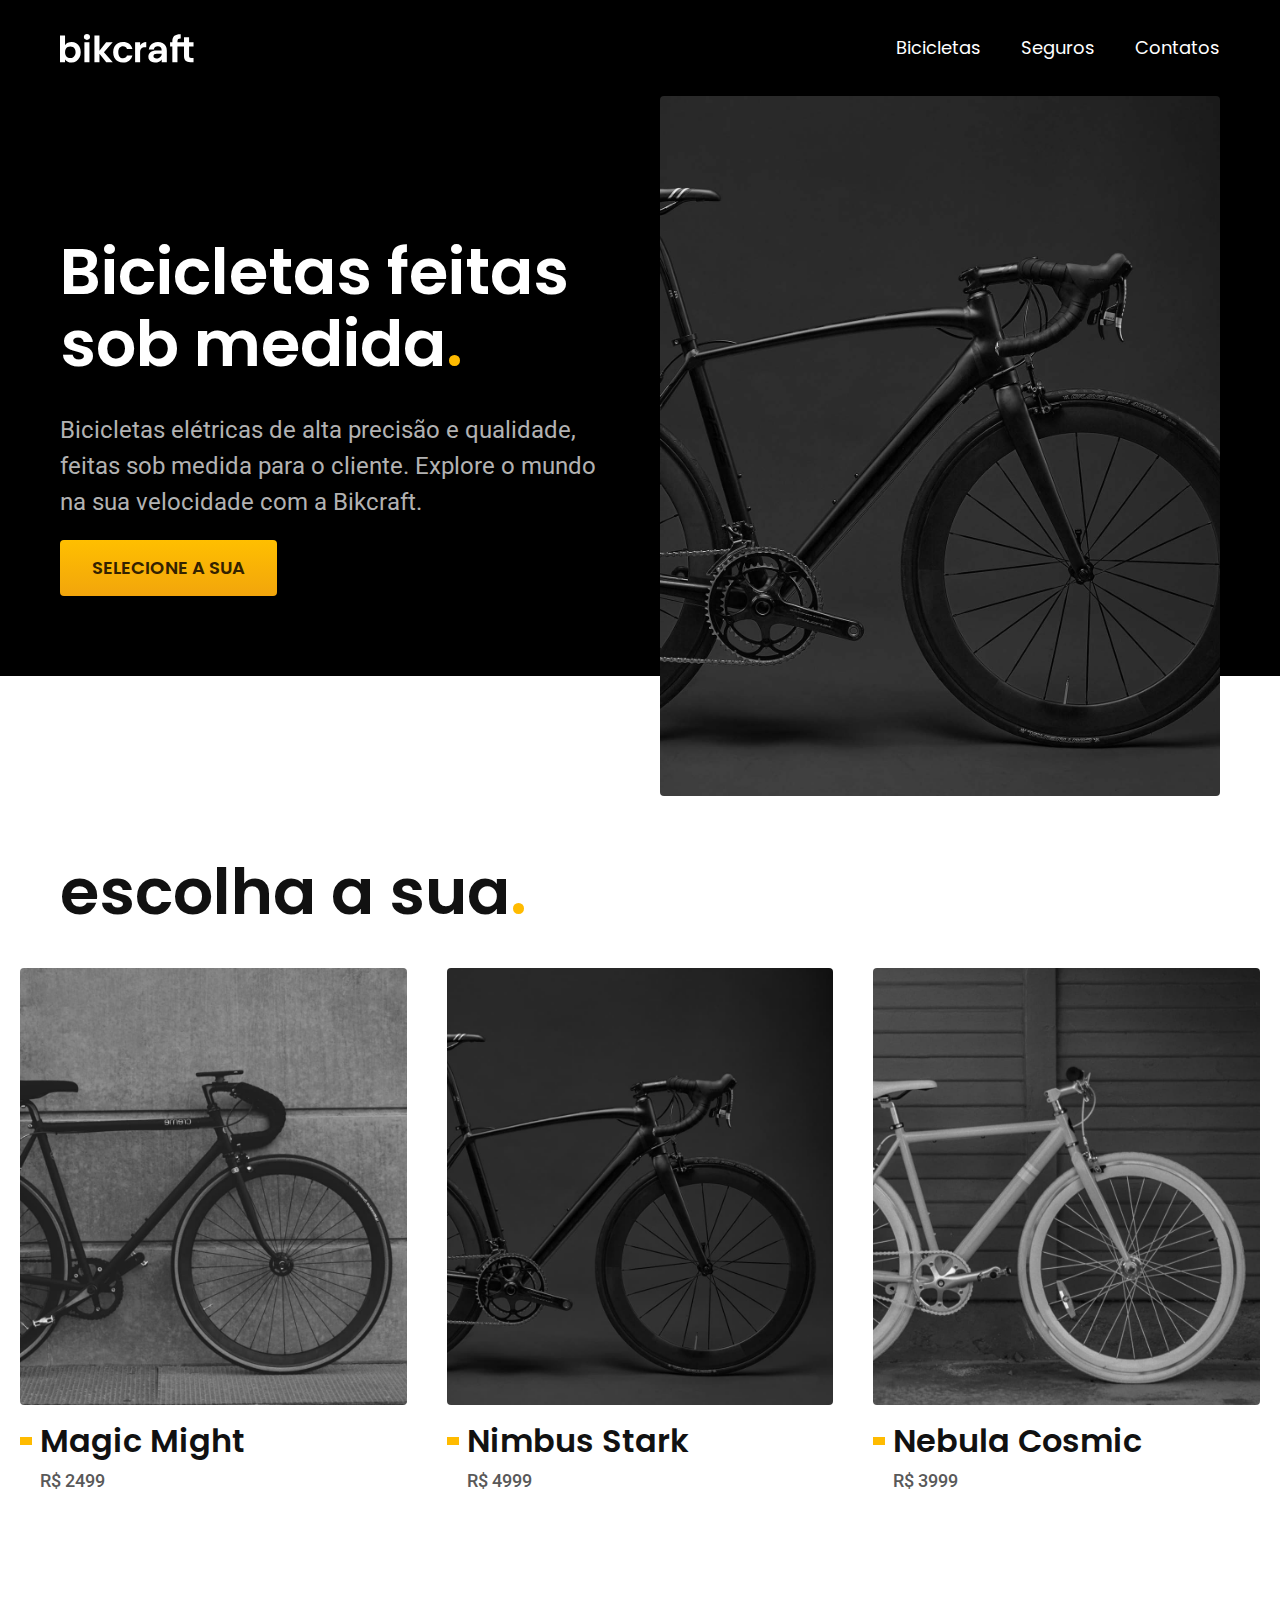
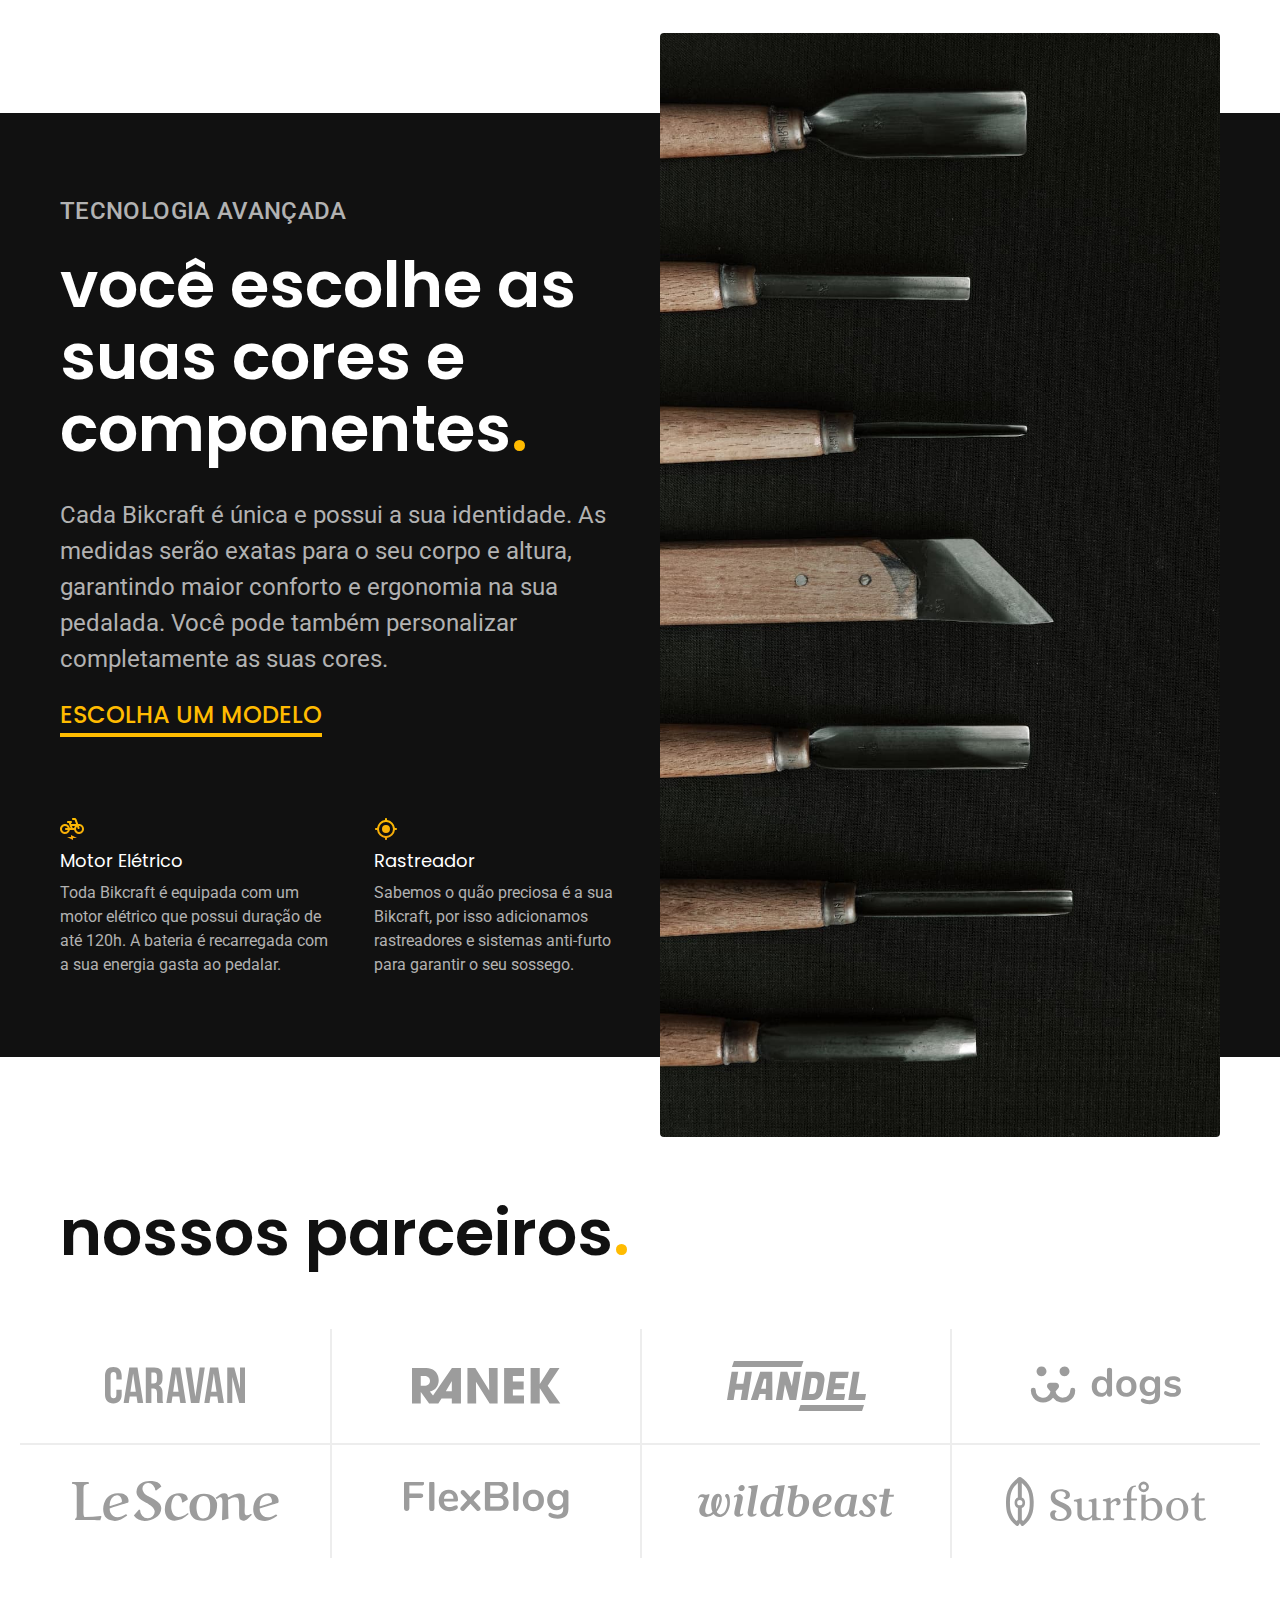
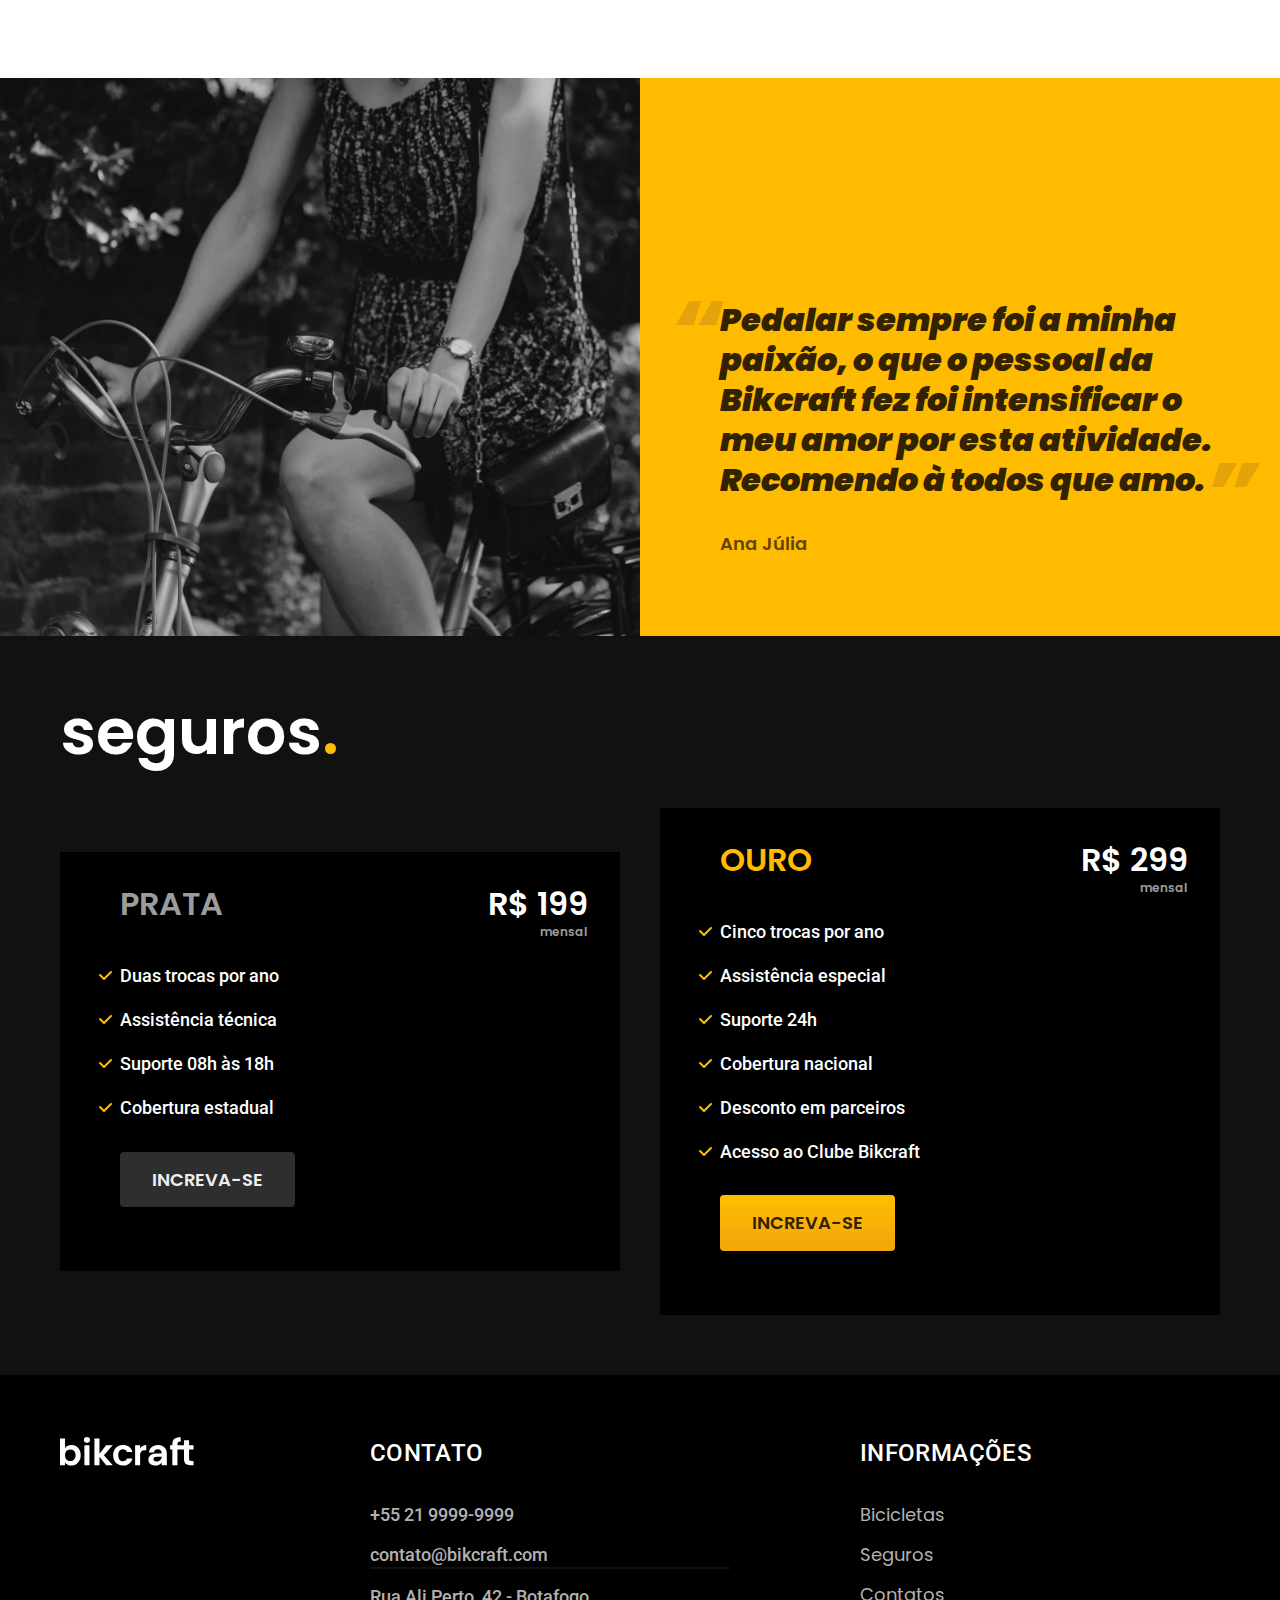
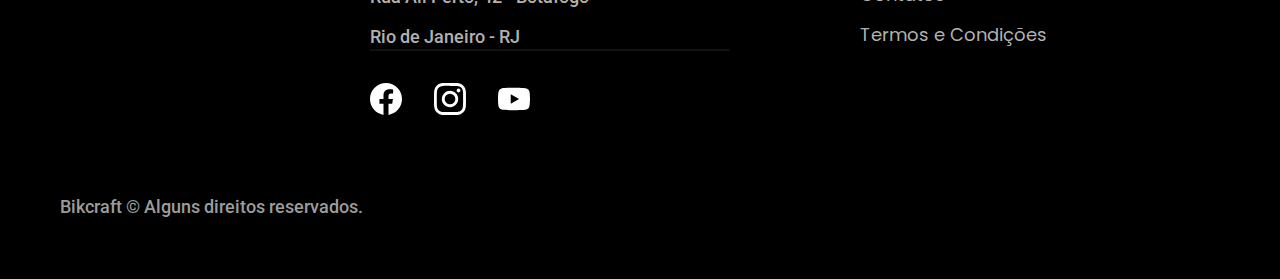
==== index.html @ 1aafcb10 "footer" ====
<!DOCTYPE html>
<html lang="pt-br">

<head>
    <meta charset="UTF-8">
    <meta name="viewport" content="width=device-width, initial-scale=1.0">
    <title>Bikcraft - Bicicletas Elétricas</title>
    <meta name="description" content="Bicicletas elétricas de alta precisão e qualidade, feitas sob medida para o cliente. Explore o mundo na sua velocidade com a Bikcraft.">
    <link rel="stylesheet" href="./css/style.css">

    <link rel="preconnect" href="https://fonts.googleapis.com">
    <link rel="preconnect" href="https://fonts.gstatic.com" crossorigin>
    <link href="https://fonts.googleapis.com/css2?family=Merriweather:ital,wght@1,900&family=Poppins:wght@400;600&family=Roboto:wght@400;500&display=swap" rel="stylesheet">
</head>

<body>
    <header class="header-bg">
        <div class="header-container container">
            <a href="./"><img src="./img/bikcraft.svg" alt="Bikcraft"></a>
            <nav aria-label="primaria">
                <ul class="header-menu font-1-m cor-0">
                    <li><a href="./bicicletas.html">Bicicletas</a></li>
                    <li><a href="./seguros.html">Seguros</a></li>
                    <li><a href="./contato.html">Contatos</a></li>
                </ul>
            </nav>
        </div>
    </header>

    <main class="introducao-bg">
        <div class="introducao container">
            <div class="introducao-conteudo">
                <h1 class="font-1-xxl cor-0">Bicicletas feitas sob medida<span class="cor-p1">.</span></h1>
                <p class="font-2-l cor-5">Bicicletas elétricas de alta precisão e qualidade, feitas sob medida para o cliente. Explore o mundo na sua velocidade com a Bikcraft.</p>
                <a class="botao" href="./bicicletas.html">SELECIONE A SUA</a>
            </div>
            <div class="introducao-imagem">
                <img src="./img/fotos/introducao.jpg" alt="Bicicleta elétrica preta.">
            </div>
        </div>
    </main>

    <article class="bicicletas-list">
        <div>
            <h2 class="container font-1-xxl">escolha a sua<span class="cor-p1">.</span></h2>
        </div>
        <ul class="bicicletas-list-itens">
            <li>
                <a href="./bicicletas/magic.html">
                    <img src="./img/bicicletas/magic-home.jpg" alt="Bicicleta Preta">
                    <h3 class="font-1-xl">Magic Might</h3>
                    <span class="font-2-m cor-8">R$ 2499</span>
                </a>
            </li>
            <li>
                <a href="./bicicletas/magic.html">
                    <img src="./img/bicicletas/nimbus-home.jpg" alt="Bicicleta Preta">
                    <h3 class="font-1-xl">Nimbus Stark</h3>
                    <span class="font-2-m cor-8">R$ 4999</span>
                </a>
            </li>
            <li>
                <a href="./bicicletas/nebula-home.html">
                    <img src="./img/bicicletas/nebula-home.jpg" alt="Bicicleta Branca">
                    <h3 class="font-1-xl">Nebula Cosmic</h3>
                    <span class="font-2-m cor-8">R$ 3999</span>
                </a>
            </li>
        </ul>

    </article>

    <article class="tecnologia-bg">
        <div class="tecnologia container">
            <div class="tecnologia-conteudo">
                <span class="font-2-l-b cor-5">Tecnologia Avançada</span>
                <h2 class="font-1-xxl cor-0">você escolhe as suas cores e componentes<span class="cor-p1">.</span></h2>
                <p class="font-2-l cor-5">Cada Bikcraft é única e possui a sua identidade. As medidas serão exatas para o seu corpo e altura, garantindo maior conforto e ergonomia na sua pedalada. Você pode também personalizar completamente as suas cores.</p>
                <a class="link" href="./bicicletas.html">ESCOLHA UM MODELO</a>
                <div>
                    <div class="tecnologia-vantagens">
                        <div>
                            <img src="./img/icones/eletrica.svg" alt="">
                            <h3 class="font-1-m cor-0">Motor Elétrico</h3>
                            <p class="font-2-s cor-5">Toda Bikcraft é equipada com um motor elétrico que possui duração de até 120h. A bateria é recarregada com a sua energia gasta ao pedalar.</p>
                        </div>
                        <div>
                            <img src="./img/icones/rastreador.svg" alt="">
                            <h3 class="font-1-m cor-0">Rastreador</h3 class="font-1-m cor-0">
                            <p class="font-2-s cor-5">Sabemos o quão preciosa é a sua Bikcraft, por isso adicionamos rastreadores e sistemas anti-furto para garantir o seu sossego.</p>
                        </div>
                    </div>
                </div>
            </div>
            <div class="tecnologia-imagem">
                <img src="./img/fotos/tecnologia.jpg" alt="">
            </div>
    </article>

    <section class="parceiros" aria-label="Nossos Parceiros">
        <h2 class="container font-1-xxl">nossos parceiros<span class="cor-p1">.</span></h2>
        <ul>
            <li><img src="./img/parceiros/caravan.svg" alt="caravan"></li>
            <li><img src="./img/parceiros/ranek.svg" alt="ranek"></li>
            <li><img src="./img/parceiros/handel.svg" alt="handel"></li>
            <li><img src="./img/parceiros/dogs.svg" alt="dogs"></li>
            <li><img src="./img/parceiros/lescone.svg" alt="lescone"></li>
            <li><img src="./img/parceiros/flexblog.svg" alt="flexblog"></li>
            <li><img src="./img/parceiros/wildbeast.svg" alt="wildbeast"></li>
            <li><img src="./img/parceiros/surfbot.svg" alt="surfbot"></li>
        </ul>
    </section>

    <section class="depoimento" aria-label="Depoimento">
        <div>
            <img src="./img/fotos/depoimento.jpg" alt="Pessoa pedalando uma bicicleta Bikcraft">
        </div>
        <div class="depoimento-conteudo">
            <blockquote class="font-1-xl cor-p5">
                <p>Pedalar sempre foi a minha paixão, o que o pessoal da Bikcraft fez foi intensificar o meu amor por esta atividade. Recomendo à todos que amo.</p>
            </blockquote>
            <span class="font-1-m-b cor-p4">Ana Júlia</span>
        </div>

    </section>

    <article class="seguro-bg">
        <div class="seguro container">
            <h2 class="font-1-xxl cor-0">seguros<span class="cor-p1">.</span></h2>

            <div class="seguro-item">
                <h3 class="font-1-xl cor-6">PRATA</h3>
                <span class="font-1-xl cor-0">R$ 199 <span class="font-1-xs cor-6">mensal</span></span>
                <ul class="font-2-m cor-0">
                    <li>Duas trocas por ano</li>
                    <li>Assistência técnica</li>
                    <li>Suporte 08h às 18h</li>
                    <li>Cobertura estadual</li>
                </ul>
                <a class="botao secundario" href="./orcamento.html" target="_blank">Increva-se</a>
            </div>
            <div class="seguro-item">
                <h3 class="font-1-xl cor-p1">OURO</h3>
                <span class="font-1-xl cor-0">R$ 299 <span class="font-1-xs cor-6">mensal</span></span>
                <ul class="font-2-m cor-0">
                    <li>Cinco trocas por ano</li>
                    <li>Assistência especial</li>
                    <li>Suporte 24h</li>
                    <li>Cobertura nacional</li>
                    <li>Desconto em parceiros</li>
                    <li>Acesso ao Clube Bikcraft</li>
                </ul>
                <a class="botao" href="./orcamento.html" target="_blank">Increva-se</a>
            </div>
        </div>
    </article>

    <footer class="footer-bg">
        <div class="footer container">
            <img src="./img/bikcraft.svg" alt="Bikcraft">
            <div class="footer-contato">
                <h3 class="font-2-l-b cor-0">Contato</h3>
                <ul class="font-2-m cor-5">
                    <li><a href="tel:+552199999999">+55 21 9999-9999</a></li>
                    <li><a href="mailto:contato@bikcraft.com">contato@bikcraft.com</a></li>
                    <li>Rua Ali Perto, 42 - Botafogo</li>
                    <li>Rio de Janeiro - RJ</li>
                </ul>
                <div class="footer-redes">
                    <a href="./">
                        <img src="./img/redes/facebook.svg" alt="Facebook">
                    </a>
                    <a href="./">
                        <img src="./img/redes/instagram.svg" alt="Instagram">
                    </a>
                    <a href="./">
                        <img src="./img/redes/youtube.svg" alt="Youtube">
                    </a>
                </div>
            </div>
            <div class="footer-informacoes">
                <h3 class="font-2-l-b cor-0">Informações</h3>
                <nav>
                    <ul class="font-1-m cor-5">
                        <li><a href="./bicicletas.html">Bicicletas</a></li>
                        <li><a href="./seguros.html">Seguros</a></li>
                        <li><a href="./contato.html">Contatos</a></li>
                        <li><a href="./termos.html">Termos e Condições</a></li>
                    </ul>
                </nav>
            </div>
            <p class="footer-copy font-2-m cor-6">Bikcraft © Alguns direitos reservados.</p>
        </div>
    </footer>

</body>

</html>
---- css/style.css ----
@import url(./global/global.css);
@import url(./global/header.css);
@import url(./global/footer.css);
@import url(./utilidades/tipografia.css);

/* Utilidades */
@import url(./utilidades/componentes.css);
@import url(./utilidades/variables.css);

/* Home */
@import url(./home/introducao.css);
@import url(./home/tecnologia.css);
@import url(./home/parceiros.css);
@import url(./home/depoimento.css);

/* Bicicletas */
@import url(./bicicletas/bicicletas-list.css);

/* Seguros */
@import url(./seguros/seguros.css);
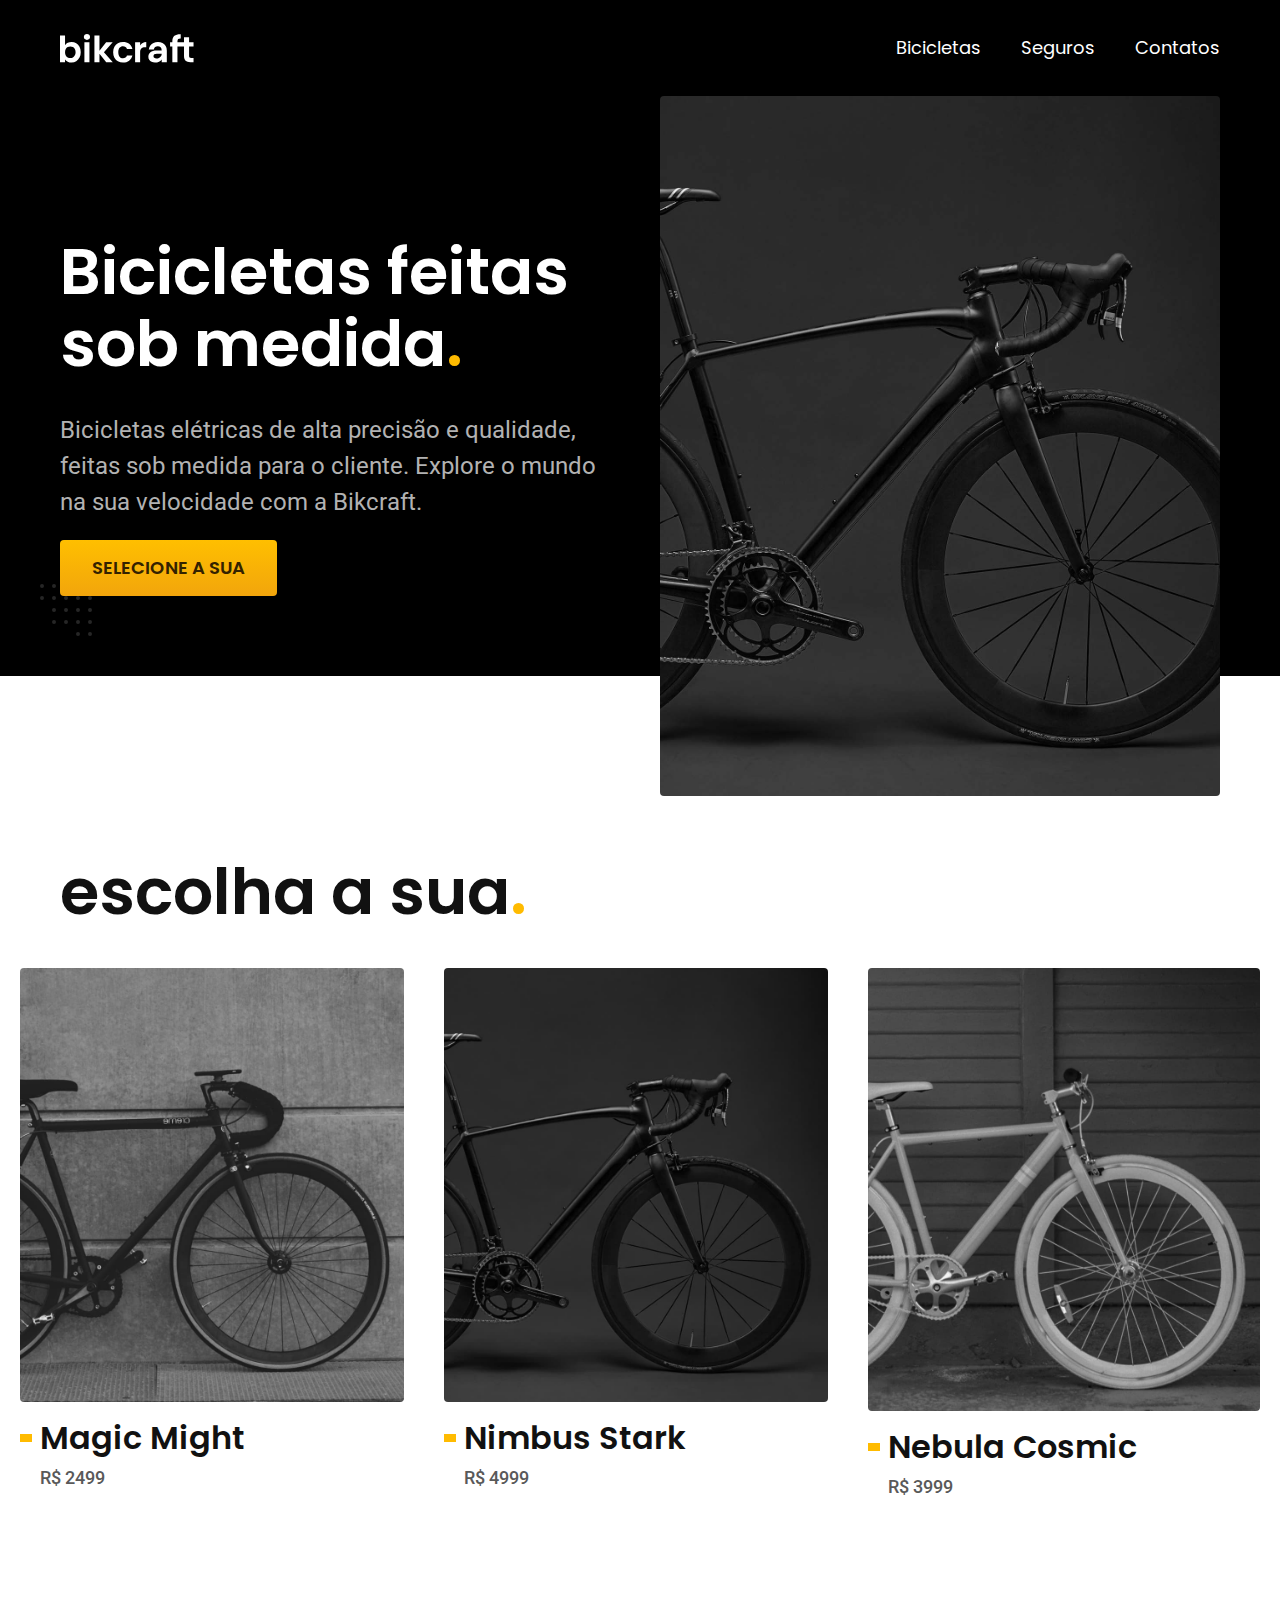
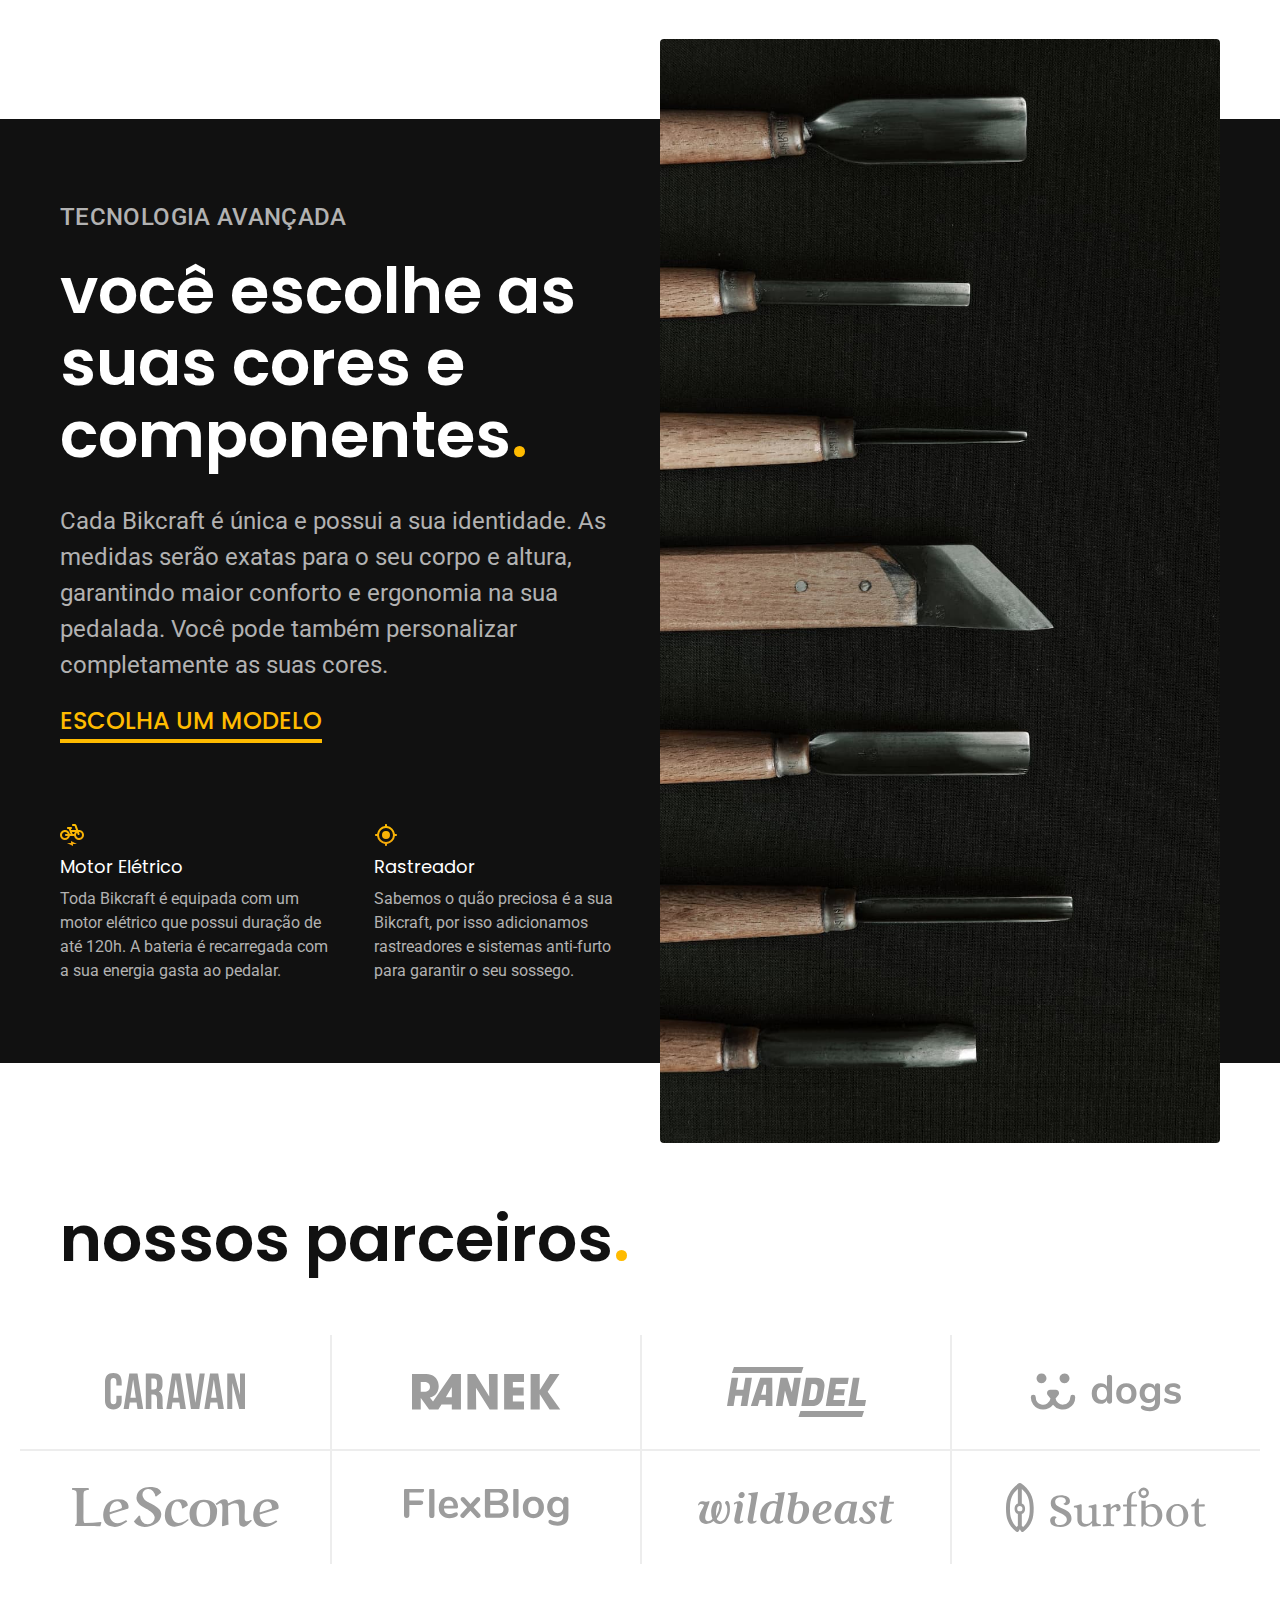
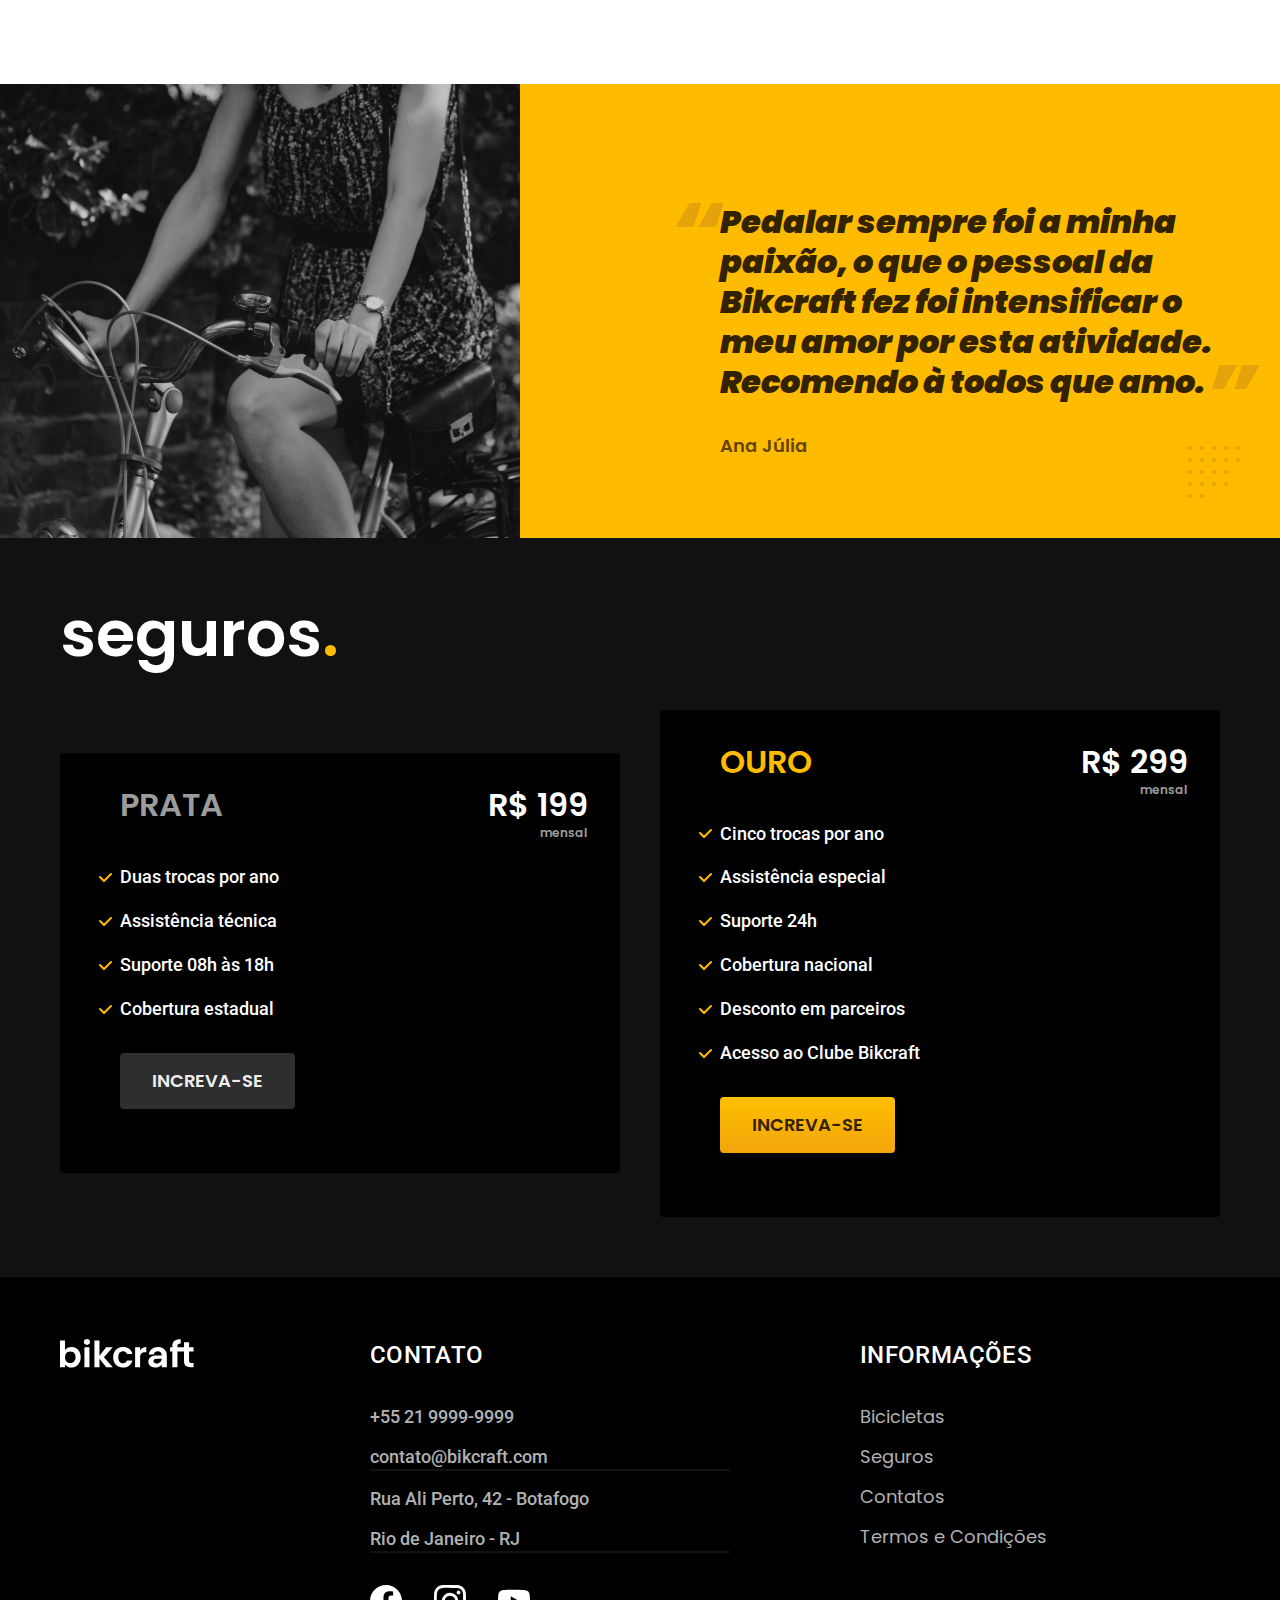
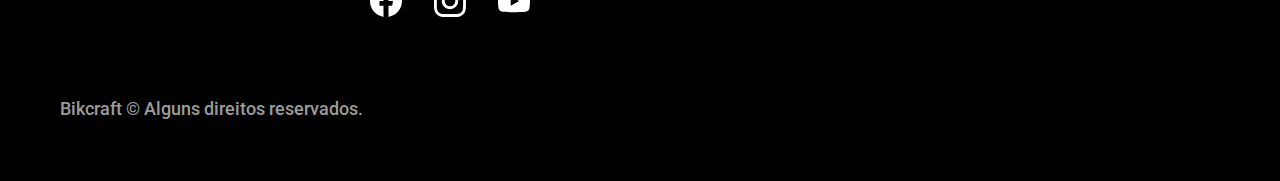
==== commit b2ca3d0c: "otimizacao" ====
--- a/index.html
+++ b/index.html
@@ -6,17 +6,20 @@
     <meta name="viewport" content="width=device-width, initial-scale=1.0">
     <title>Bikcraft - Bicicletas Elétricas</title>
     <meta name="description" content="Bicicletas elétricas de alta precisão e qualidade, feitas sob medida para o cliente. Explore o mundo na sua velocidade com a Bikcraft.">
-    <link rel="stylesheet" href="./css/style.css">
 
     <link rel="preconnect" href="https://fonts.googleapis.com">
     <link rel="preconnect" href="https://fonts.gstatic.com" crossorigin>
     <link href="https://fonts.googleapis.com/css2?family=Merriweather:ital,wght@1,900&family=Poppins:wght@400;600&family=Roboto:wght@400;500&display=swap" rel="stylesheet">
+
+    <link rel="preload" href="./css/style.css" as="style">
+    <link rel="preload" href="./css/style.css" as="style">
+    <link rel="stylesheet" href="./css/style.css">
 </head>
 
 <body>
     <header class="header-bg">
         <div class="header-container container">
-            <a href="./"><img src="./img/bikcraft.svg" alt="Bikcraft"></a>
+            <a href="./"><img src="./img/bikcraft.svg" width="136" height="32" alt="Bikcraft"></a>
             <nav aria-label="primaria">
                 <ul class="header-menu font-1-m cor-0">
                     <li><a href="./bicicletas.html">Bicicletas</a></li>
@@ -34,9 +37,10 @@
                 <p class="font-2-l cor-5">Bicicletas elétricas de alta precisão e qualidade, feitas sob medida para o cliente. Explore o mundo na sua velocidade com a Bikcraft.</p>
                 <a class="botao" href="./bicicletas.html">SELECIONE A SUA</a>
             </div>
-            <div class="introducao-imagem">
-                <img src="./img/fotos/introducao.jpg" alt="Bicicleta elétrica preta.">
-            </div>
+            <picture class="introducao-imagem">
+                <source media="(max-width: 800px)" srcset="./img/bicicletas/nimbus.jpg">
+                <img src="./img/fotos/introducao.jpg" width="1280" height="1600" alt="Bicicleta elétrica preta.">
+            </picture>
         </div>
     </main>
 
@@ -47,21 +51,21 @@
         <ul class="bicicletas-list-itens">
             <li>
                 <a href="./bicicletas/magic.html">
-                    <img src="./img/bicicletas/magic-home.jpg" alt="Bicicleta Preta">
+                    <img src="./img/bicicletas/magic-home.jpg" width="920" height="1040" alt="Bicicleta Preta">
                     <h3 class="font-1-xl">Magic Might</h3>
                     <span class="font-2-m cor-8">R$ 2499</span>
                 </a>
             </li>
             <li>
                 <a href="./bicicletas/magic.html">
-                    <img src="./img/bicicletas/nimbus-home.jpg" alt="Bicicleta Preta">
+                    <img src="./img/bicicletas/nimbus-home.jpg" width="920" height="1040" alt="Bicicleta Preta">
                     <h3 class="font-1-xl">Nimbus Stark</h3>
                     <span class="font-2-m cor-8">R$ 4999</span>
                 </a>
             </li>
             <li>
                 <a href="./bicicletas/nebula-home.html">
-                    <img src="./img/bicicletas/nebula-home.jpg" alt="Bicicleta Branca">
+                    <img src="./img/bicicletas/nebula-home.jpg" width="940" height="1040" alt="Bicicleta Branca">
                     <h3 class="font-1-xl">Nebula Cosmic</h3>
                     <span class="font-2-m cor-8">R$ 3999</span>
                 </a>
@@ -80,12 +84,12 @@
                 <div>
                     <div class="tecnologia-vantagens">
                         <div>
-                            <img src="./img/icones/eletrica.svg" alt="">
+                            <img src="./img/icones/eletrica.svg" width="24" height="24" alt="">
                             <h3 class="font-1-m cor-0">Motor Elétrico</h3>
                             <p class="font-2-s cor-5">Toda Bikcraft é equipada com um motor elétrico que possui duração de até 120h. A bateria é recarregada com a sua energia gasta ao pedalar.</p>
                         </div>
                         <div>
-                            <img src="./img/icones/rastreador.svg" alt="">
+                            <img src="./img/icones/rastreador.svg" width="24" height="24" alt="">
                             <h3 class="font-1-m cor-0">Rastreador</h3 class="font-1-m cor-0">
                             <p class="font-2-s cor-5">Sabemos o quão preciosa é a sua Bikcraft, por isso adicionamos rastreadores e sistemas anti-furto para garantir o seu sossego.</p>
                         </div>
@@ -93,27 +97,27 @@
                 </div>
             </div>
             <div class="tecnologia-imagem">
-                <img src="./img/fotos/tecnologia.jpg" alt="">
+                <img src="./img/fotos/tecnologia.jpg" width="1200" height="1920" alt="">
             </div>
     </article>
 
     <section class="parceiros" aria-label="Nossos Parceiros">
         <h2 class="container font-1-xxl">nossos parceiros<span class="cor-p1">.</span></h2>
         <ul>
-            <li><img src="./img/parceiros/caravan.svg" alt="caravan"></li>
-            <li><img src="./img/parceiros/ranek.svg" alt="ranek"></li>
-            <li><img src="./img/parceiros/handel.svg" alt="handel"></li>
-            <li><img src="./img/parceiros/dogs.svg" alt="dogs"></li>
-            <li><img src="./img/parceiros/lescone.svg" alt="lescone"></li>
-            <li><img src="./img/parceiros/flexblog.svg" alt="flexblog"></li>
-            <li><img src="./img/parceiros/wildbeast.svg" alt="wildbeast"></li>
-            <li><img src="./img/parceiros/surfbot.svg" alt="surfbot"></li>
+            <li><img src="./img/parceiros/caravan.svg" width="140" height="38" alt="caravan"></li>
+            <li><img src="./img/parceiros/ranek.svg" width="149" height="36" alt="ranek"></li>
+            <li><img src="./img/parceiros/handel.svg" width="139" height="50" alt="handel"></li>
+            <li><img src="./img/parceiros/dogs.svg" width="152" height="39" alt="dogs"></li>
+            <li><img src="./img/parceiros/lescone.svg" width="208" height="41" alt="lescone"></li>
+            <li><img src="./img/parceiros/flexblog.svg" width="165" height="38" alt="flexblog"></li>
+            <li><img src="./img/parceiros/wildbeast.svg" width="196" height="34" alt="wildbeast"></li>
+            <li><img src="./img/parceiros/surfbot.svg" width="200" height="49" alt="surfbot"></li>
         </ul>
     </section>
 
     <section class="depoimento" aria-label="Depoimento">
         <div>
-            <img src="./img/fotos/depoimento.jpg" alt="Pessoa pedalando uma bicicleta Bikcraft">
+            <img src="./img/fotos/depoimento.jpg" width="1560" height="1360" alt="Pessoa pedalando uma bicicleta Bikcraft">
         </div>
         <div class="depoimento-conteudo">
             <blockquote class="font-1-xl cor-p5">
@@ -157,7 +161,7 @@
 
     <footer class="footer-bg">
         <div class="footer container">
-            <img src="./img/bikcraft.svg" alt="Bikcraft">
+            <img src="./img/bikcraft.svg" width="136" height="32" alt="Bikcraft">
             <div class="footer-contato">
                 <h3 class="font-2-l-b cor-0">Contato</h3>
                 <ul class="font-2-m cor-5">
@@ -168,13 +172,13 @@
                 </ul>
                 <div class="footer-redes">
                     <a href="./">
-                        <img src="./img/redes/facebook.svg" alt="Facebook">
+                        <img src="./img/redes/facebook.svg" width="32" height="32" alt="Facebook">
                     </a>
                     <a href="./">
-                        <img src="./img/redes/instagram.svg" alt="Instagram">
+                        <img src="./img/redes/instagram.svg" width="32" height="32" alt="Instagram">
                     </a>
                     <a href="./">
-                        <img src="./img/redes/youtube.svg" alt="Youtube">
+                        <img src="./img/redes/youtube.svg" width="32" height="32" alt="Youtube">
                     </a>
                 </div>
             </div>
--- a/css/style.css
+++ b/css/style.css
@@ -1,20 +1,38 @@
-@import url(./global/global.css);
-@import url(./global/header.css);
-@import url(./global/footer.css);
-@import url(./utilidades/tipografia.css);
+@import "./global/global.css";
+@import "./global/header.css";
+@import "./global/footer.css";
+@import "./utilidades/tipografia.css";
 
 /* Utilidades */
-@import url(./utilidades/componentes.css);
-@import url(./utilidades/variables.css);
+@import "./utilidades/componentes.css";
+@import "./utilidades/variables.css";
+@import "./utilidades/formulario.css";
 
 /* Home */
-@import url(./home/introducao.css);
-@import url(./home/tecnologia.css);
-@import url(./home/parceiros.css);
-@import url(./home/depoimento.css);
+@import "./home/introducao.css";
+@import "./home/tecnologia.css";
+@import "./home/parceiros.css";
+@import "./home/depoimento.css";
 
 /* Bicicletas */
-@import url(./bicicletas/bicicletas-list.css);
+@import "./bicicletas/bicicletas-list.css";
+@import "./bicicletas/bicicletas.css";
+
+/* Bicicleta Interna */
+@import "./bicicleta/bicicleta.css";
+@import "./bicicleta/seguro.css";
 
 /* Seguros */
-@import url(./seguros/seguros.css);
+@import "./seguros/seguros.css";
+@import "./seguros/vantagens.css";
+@import "./seguros/perguntas.css";
+
+/* Contato */
+@import "./contato/contato.css";
+@import "./contato/lojas.css";
+
+/* Orçamento */
+@import "./orcamento/orcamento.css";
+
+/* Termos */
+@import "./termos/termos.css";
--- a/css/style.css
+++ b/css/style.css
@@ -1,20 +1,38 @@
-@import url(./global/global.css);
-@import url(./global/header.css);
-@import url(./global/footer.css);
-@import url(./utilidades/tipografia.css);
+@import "./global/global.css";
+@import "./global/header.css";
+@import "./global/footer.css";
+@import "./utilidades/tipografia.css";
 
 /* Utilidades */
-@import url(./utilidades/componentes.css);
-@import url(./utilidades/variables.css);
+@import "./utilidades/componentes.css";
+@import "./utilidades/variables.css";
+@import "./utilidades/formulario.css";
 
 /* Home */
-@import url(./home/introducao.css);
-@import url(./home/tecnologia.css);
-@import url(./home/parceiros.css);
-@import url(./home/depoimento.css);
+@import "./home/introducao.css";
+@import "./home/tecnologia.css";
+@import "./home/parceiros.css";
+@import "./home/depoimento.css";
 
 /* Bicicletas */
-@import url(./bicicletas/bicicletas-list.css);
+@import "./bicicletas/bicicletas-list.css";
+@import "./bicicletas/bicicletas.css";
+
+/* Bicicleta Interna */
+@import "./bicicleta/bicicleta.css";
+@import "./bicicleta/seguro.css";
 
 /* Seguros */
-@import url(./seguros/seguros.css);
+@import "./seguros/seguros.css";
+@import "./seguros/vantagens.css";
+@import "./seguros/perguntas.css";
+
+/* Contato */
+@import "./contato/contato.css";
+@import "./contato/lojas.css";
+
+/* Orçamento */
+@import "./orcamento/orcamento.css";
+
+/* Termos */
+@import "./termos/termos.css";
--- a/css/style.css
+++ b/css/style.css
@@ -1,20 +1,38 @@
-@import url(./global/global.css);
-@import url(./global/header.css);
-@import url(./global/footer.css);
-@import url(./utilidades/tipografia.css);
+@import "./global/global.css";
+@import "./global/header.css";
+@import "./global/footer.css";
+@import "./utilidades/tipografia.css";
 
 /* Utilidades */
-@import url(./utilidades/componentes.css);
-@import url(./utilidades/variables.css);
+@import "./utilidades/componentes.css";
+@import "./utilidades/variables.css";
+@import "./utilidades/formulario.css";
 
 /* Home */
-@import url(./home/introducao.css);
-@import url(./home/tecnologia.css);
-@import url(./home/parceiros.css);
-@import url(./home/depoimento.css);
+@import "./home/introducao.css";
+@import "./home/tecnologia.css";
+@import "./home/parceiros.css";
+@import "./home/depoimento.css";
 
 /* Bicicletas */
-@import url(./bicicletas/bicicletas-list.css);
+@import "./bicicletas/bicicletas-list.css";
+@import "./bicicletas/bicicletas.css";
+
+/* Bicicleta Interna */
+@import "./bicicleta/bicicleta.css";
+@import "./bicicleta/seguro.css";
 
 /* Seguros */
-@import url(./seguros/seguros.css);
+@import "./seguros/seguros.css";
+@import "./seguros/vantagens.css";
+@import "./seguros/perguntas.css";
+
+/* Contato */
+@import "./contato/contato.css";
+@import "./contato/lojas.css";
+
+/* Orçamento */
+@import "./orcamento/orcamento.css";
+
+/* Termos */
+@import "./termos/termos.css";
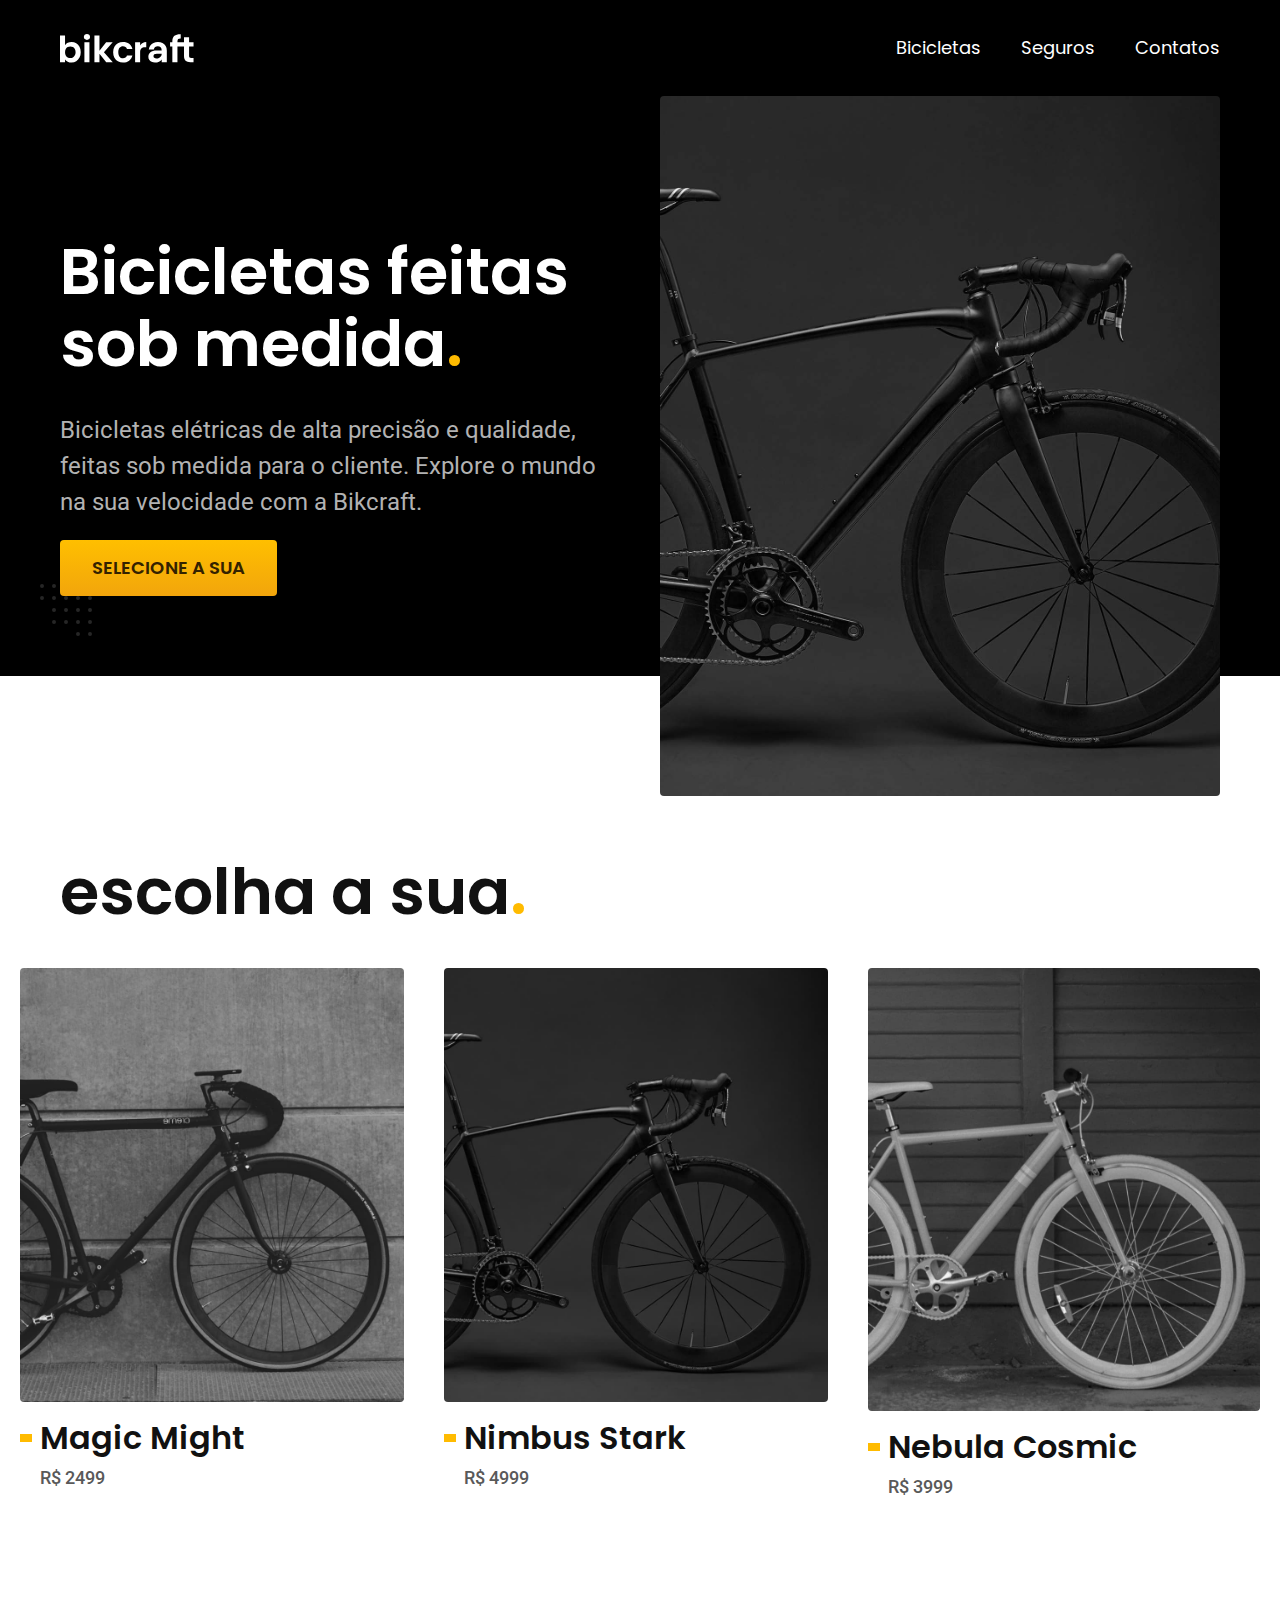
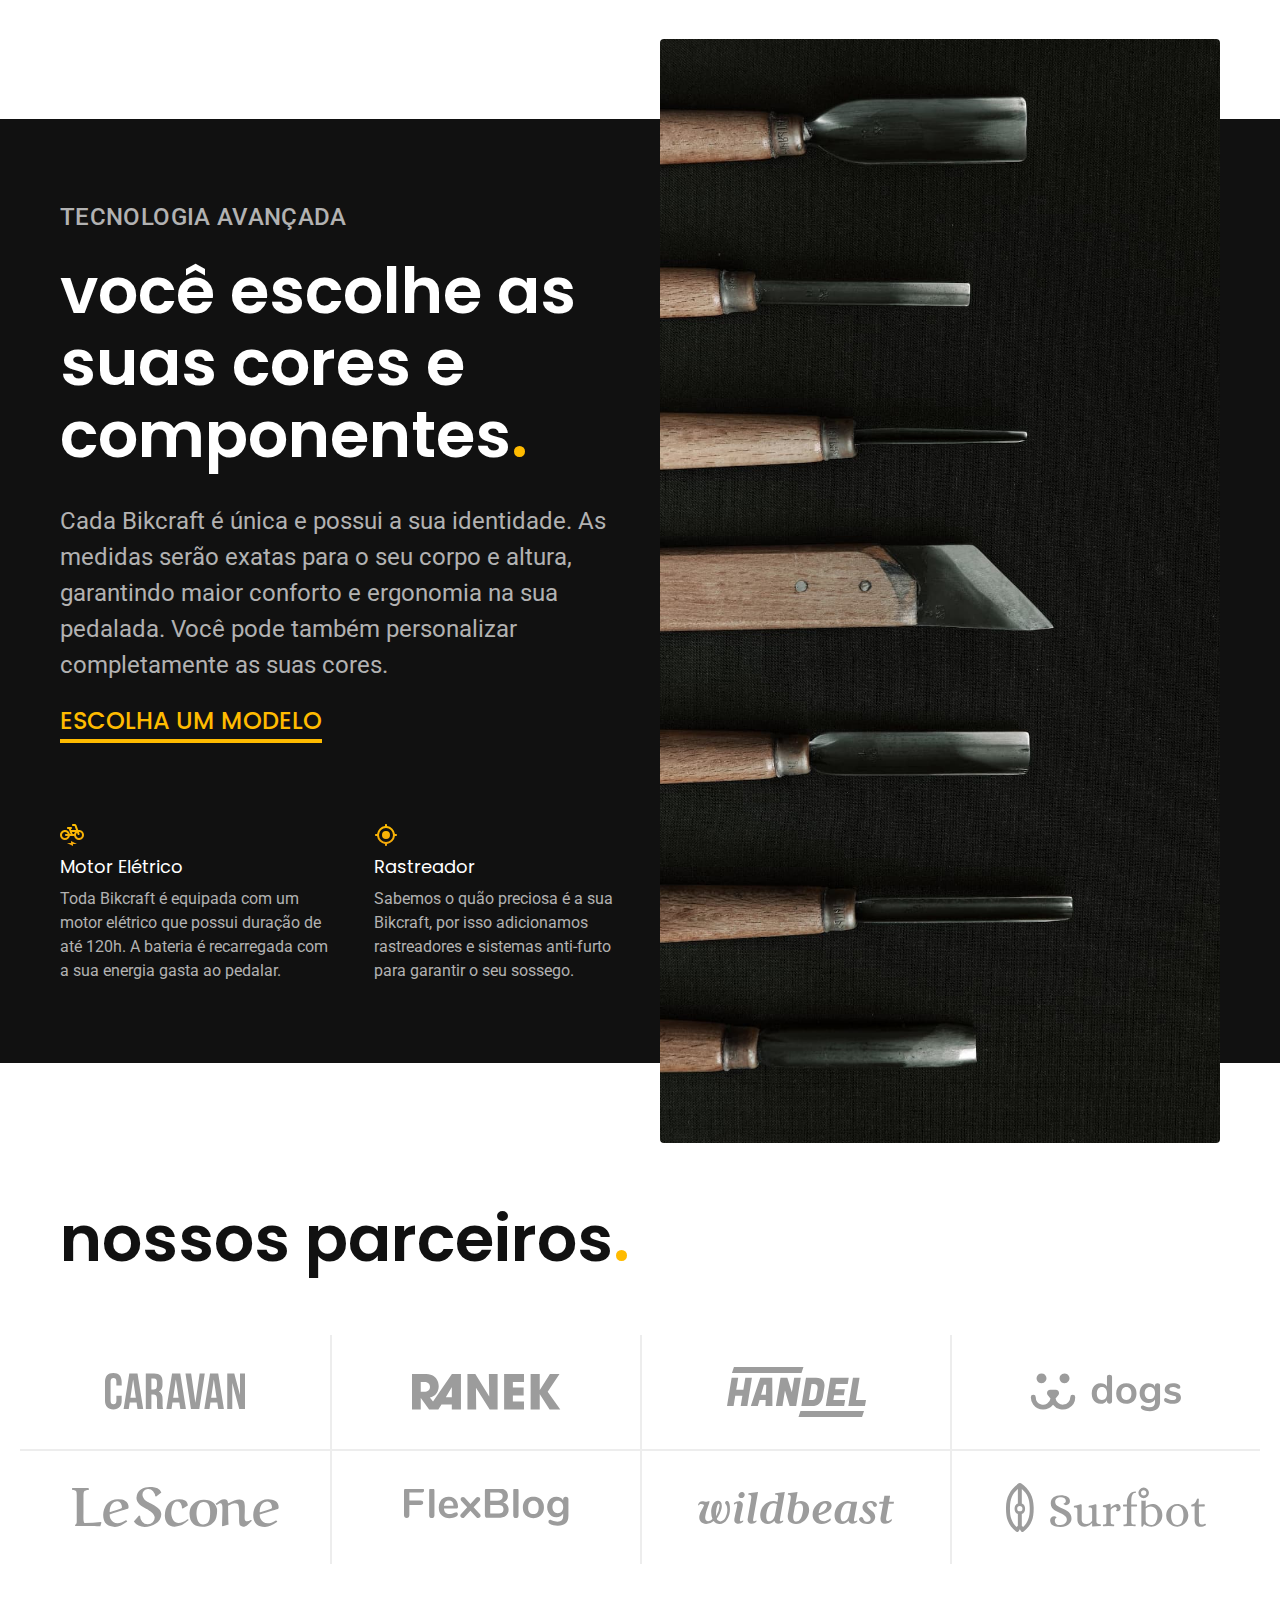
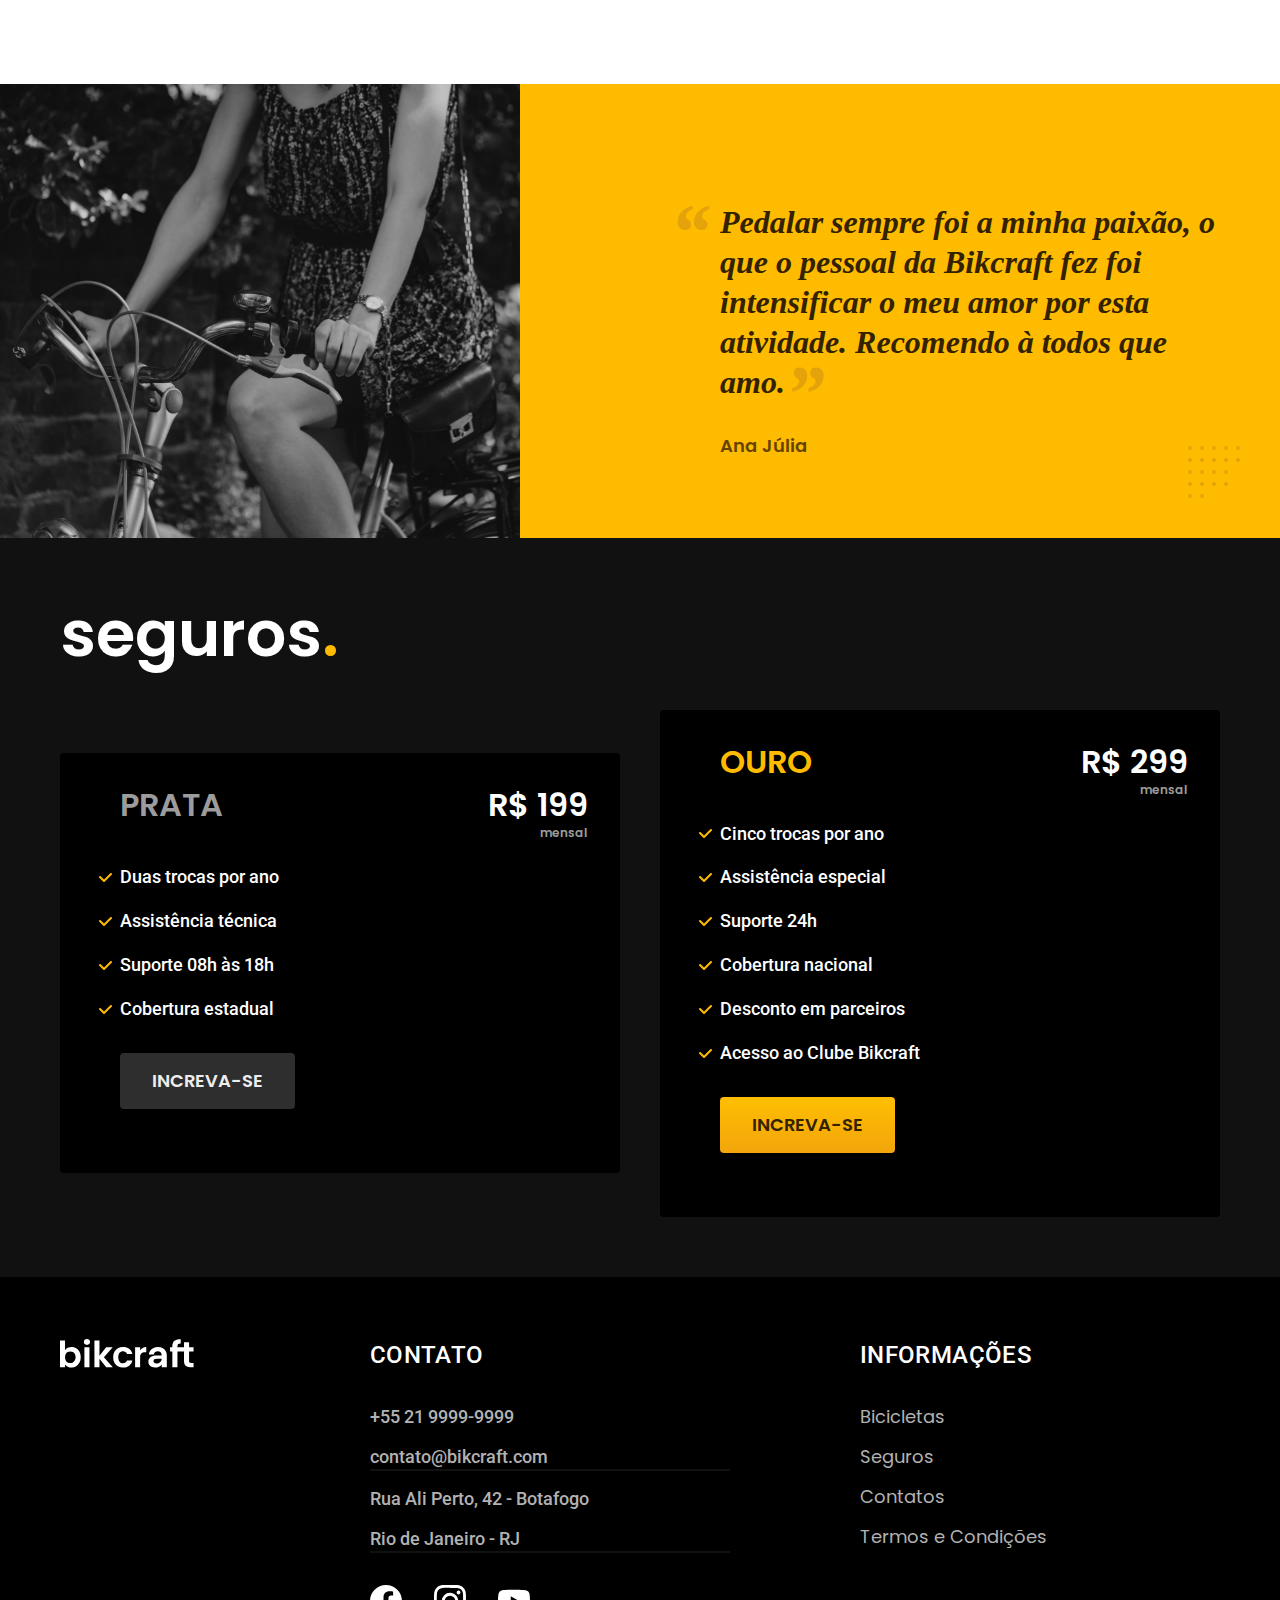
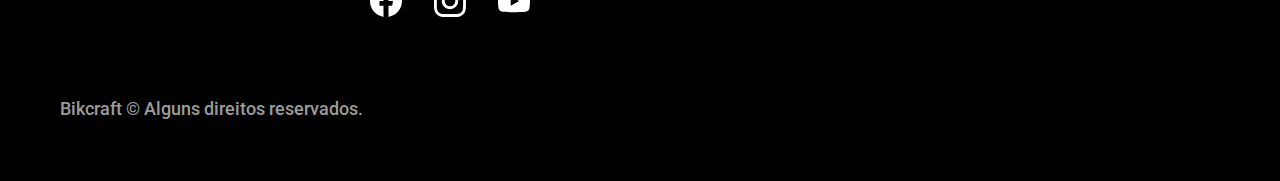
==== commit a9a96bdd: "otimizado para produção" ====
--- a/index.html
+++ b/index.html
@@ -7,13 +7,15 @@
     <title>Bikcraft - Bicicletas Elétricas</title>
     <meta name="description" content="Bicicletas elétricas de alta precisão e qualidade, feitas sob medida para o cliente. Explore o mundo na sua velocidade com a Bikcraft.">
 
+    <link rel="icon" href="./img/favicon.svg" type="image/svg+xml">
+    <link rel="preload" href="./css/style.min.css" as="style">
+    <link rel="stylesheet" href="./css/style.min.css">
+
+    <script>document.documentElement.classList.add('js')</script>
+
     <link rel="preconnect" href="https://fonts.googleapis.com">
     <link rel="preconnect" href="https://fonts.gstatic.com" crossorigin>
     <link href="https://fonts.googleapis.com/css2?family=Merriweather:ital,wght@1,900&family=Poppins:wght@400;600&family=Roboto:wght@400;500&display=swap" rel="stylesheet">
-
-    <link rel="preload" href="./css/style.css" as="style">
-    <link rel="preload" href="./css/style.css" as="style">
-    <link rel="stylesheet" href="./css/style.css">
 </head>
 
 <body>
@@ -33,11 +35,11 @@
     <main class="introducao-bg">
         <div class="introducao container">
             <div class="introducao-conteudo">
-                <h1 class="font-1-xxl cor-0">Bicicletas feitas sob medida<span class="cor-p1">.</span></h1>
-                <p class="font-2-l cor-5">Bicicletas elétricas de alta precisão e qualidade, feitas sob medida para o cliente. Explore o mundo na sua velocidade com a Bikcraft.</p>
-                <a class="botao" href="./bicicletas.html">SELECIONE A SUA</a>
-            </div>
-            <picture class="introducao-imagem">
+                <h1 class="font-1-xxl cor-0 fadeInDown" data-anime="200">Bicicletas feitas sob medida<span class="cor-p1">.</span></h1>
+                <p class="font-2-l cor-5 fadeInDown" data-anime="400">Bicicletas elétricas de alta precisão e qualidade, feitas sob medida para o cliente. Explore o mundo na sua velocidade com a Bikcraft.</p>
+                <a class="botao fadeInDown" data-anime="600" href="./bicicletas.html">SELECIONE A SUA</a>
+            </div>
+            <picture class="introducao-imagem fadeInDown" data-anime="800">
                 <source media="(max-width: 800px)" srcset="./img/bicicletas/nimbus.jpg">
                 <img src="./img/fotos/introducao.jpg" width="1280" height="1600" alt="Bicicleta elétrica preta.">
             </picture>
@@ -197,6 +199,8 @@
         </div>
     </footer>
 
+    <script src="./js/plugins/simple-anime.js"></script>
+    <script src="./js/script.js"></script>
 </body>
 
 </html>--- a/css/style.min.css
+++ b/css/style.min.css
@@ -0,0 +1 @@
+body{margin:0;font-family:Arial,Helvetica,sans-serif;color:#111}blockquote,dd,h1,h2,h3,h4,p,ul{margin:0;margin:0}ul{padding:0;list-style:none}a{text-decoration:none;color:inherit}img{max-width:100%;height:auto;display:block}img[src$=".jpg"]{border-radius:4px}.header-bg{background-color:var(--cor12)}.header-container{display:flex;flex-wrap:wrap;gap:20px;justify-content:space-between;align-items:center;padding-top:20px;padding-bottom:20px}.header-menu{display:flex;flex-wrap:wrap;gap:40px}.header-menu a{display:inline-block;padding:16px 0;position:relative}.header-menu a:after{content:"";display:block;height:2px;width:0%;background:var(--cor0);margin-top:4px;transition:.3s;position:absolute}.header-menu a.ativo::after,.header-menu a:hover::after{width:100%}@media (max-width:800px){.header-menu{gap:20px}.header-menu a{background:var(--cor11);padding:12px 16px;border-radius:4px}.header-menu a:hover{background-color:var(--cor10)}.header-menu a::after{display:none}}@media (max-width:600px){.header-menu{gap:12px}.header-menu a{padding:8px 12px;font-size:.875rem}}.footer-bg{background:var(--cor12)}.footer{display:grid;grid-template-columns:3fr 5fr 4fr;gap:40px;padding-top:60px;padding-bottom:60px}.footer h3{margin-bottom:32px}.footer ul{margin-bottom:32px}.footer-contato li:nth-child(2n):after{content:"";display:block;max-width:360px;height:2px;background:var(--cor11)}.footer li{margin-bottom:16px}.footer-redes{display:flex;gap:32px}.footer a:hover{color:var(--cor0);transition:.2s}.footer-copy{grid-column:1/-1;margin-top:40px}@media (max-width:800px){.footer>img{display:none}.footer{grid-template-columns:1fr 1fr}}@media (max-width:600px){.footer{grid-template-columns:1fr;gap:60px}.footer-copy{margin-top:0}}.font-1-xs{font:600 0.75rem/1.33 Poppins,sans-serif}.font-2-xs{font:600 0.875rem/1.43 Roboto,sans-serif}.font-1-s{font:400 1rem/1.5 Poppins,sans-serif}.font-2-s{font:400 1rem/1.5 Roboto,sans-serif}.font-1-m,.font-1-m-b{font:400 1.125rem/1.33 Poppins,sans-serif}.font-1-m-b{font-weight:600}.font-2-m{font:500 1.125rem/1.33 Roboto,sans-serif}.font-1-l{font:400 1.5rem/1.5 Poppins,sans-serif}.font-2-l,.font-2-l-b{font:400 1.5rem/1.5 Roboto,sans-serif}.font-2-l-b{font-weight:500;letter-spacing:.015em;text-transform:uppercase}.font-1-xl{font:600 2rem/1.25 Poppins,sans-serif}.font-2-xl{font:500 2rem/1.25 Roboto,sans-serif}.font-1-xxl{font:600 4rem/1.125 Poppins,sans-serif}@media (max-width:1200px){.font-1-xxl{font-size:3rem}.font-2-l,.font-2-l-b{font-size:1.125rem}}@media (max-width:800px){.font-1-xxl{font-size:2rem}.font-1-xl,.font-2-xl{font-size:1.5rem}}.container{box-sizing:border-box;max-width:1200px;padding-left:20px;padding-right:20px;margin-left:auto;margin-right:auto}.botao{display:inline-block;padding:16px 32px;background:var(--gradiente);border-radius:4px;box-shadow:0 1px 2px rgba(0,0,0,.1);text-transform:uppercase;color:var(--p5);font:600 1.125rem/1.33 Poppins,sans-serif;max-width:max-content;border:none;cursor:pointer}.botao:hover{background:var(--gradiente2)}.botao.secundario{background:var(--cor10);color:var(--cor2)}.botao.secundario:hover{background:var(--cor9)}.botao.seta{display:flex;align-items:center}.botao.seta::after{content:"";display:inline-block;width:18px;height:10px;margin-left:12px;background-image:url(../img/icones/seta.svg);transition:transform .2s}.botao.seta:hover::after{transform:translateX(4px)}.link{display:inline-block;color:var(--p1);font:500 1.5rem/1.5 Poppins,sans-serif;text-transform:uppercase}.link::after{content:"";display:block;width:100%;height:4px;background-color:currentColor}.link:hover{color:var(--cor0);transition:.3s}.titulo-bg{padding-top:60px;padding-bottom:60px;background-color:var(--cor11)}.titulo{background:url(../img/dec/top-right.svg) no-repeat top right 40px}.titulo p{margin-bottom:4px}@media (max-width:600px){.botao{padding:12px 16px;font-size:1rem}.titulo-bg{padding-top:40px;padding-bottom:40px}.titulo p{font-size:1rem;font-weight:400;text-transform:lowercase}}:root{--cor0:#fff;--cor1:#f7f7f7;--cor2:#ededed;--cor3:#dedede;--cor4:#ccc;--cor5:#b2b2b2;--cor6:#9c9c9c;--cor7:#717171;--cor8:#595959;--cor9:#404040;--cor10:#2e2e2e;--cor11:#111;--cor12:#000;--p1:#fb0;--p2:#e4a30b;--p3:#a66f00;--p4:#640;--p5:#320;--gradiente:linear-gradient(#ffbf00, #f2a50c);--gradiente2:linear-gradient(#ffb60d, #e59317)}.cor-0{color:var(--cor0)}.cor-1{color:var(--cor1)}.cor-2{color:var(--cor2)}.cor-3{color:var(--cor3)}.cor-4{color:var(--cor4)}.cor-5{color:var(--cor5)}.cor-6{color:var(--cor6)}.cor-7{color:var(--cor7)}.cor-8{color:var(--cor8)}.cor-9{color:var(--cor9)}.cor-10{color:var(--cor10)}.cor-11{color:var(--cor11)}.cor-12{color:var(--cor12)}.cor-p1{color:var(--p1)}.cor-p2{color:var(--p2)}.cor-p3{color:var(--p3)}.cor-p4{color:var(--p4)}.cor-p5{color:var(--p5)}.js .fadeInDown{transform:translate3d(0,-20px,0)}.js .fadeInUp{transform:translate3d(0,20px,0)}.js .fadeInRight{transform:translate3d(20px,0,0)}.js .fadeInLeft{transform:translate3d(-20px,0,0)}.js [data-anime]{opacity:0}.js .anime{opacity:1;transform:none;transition:transform .8s,opacity .8s}.form{display:grid;grid-template-columns:1fr 1fr;gap:20px}.form label{display:block;font:600 1rem/1.5 Poppins,sans-serif;margin-bottom:4px}.form .col-2{grid-column:span 2}.form input[type=email],.form input[type=text],.form textarea{font:400 1rem/1.5 Roboto,sans-serif;background:var(--cor1);border:1px solid var(--cor2);padding:12px;border-radius:4px;width:100%;box-sizing:border-box}.form input[type=email]:focus,.form input[type=text]:focus,.form textarea:focus{outline:0;border-color:var(--p1);background:var(--cor0);box-shadow:0 0 0 2px #fea}@media (max-width:600px){.form{grid-template-columns:1fr}.form .col-2{grid-column:1}}.introducao-bg{background:var(--cor12) url(../img/dec/bottom-left.svg) no-repeat bottom 160px left 40px;color:var(--cor0);box-shadow:inset 0 -120px var(--cor0)}.introducao{display:grid;grid-template-columns:1fr 1fr;gap:0 40px}.introducao-conteudo{align-self:end;padding-bottom:200px}.introducao img{width:100%;height:100%;object-fit:cover;border-radius:4px}.introducao h1{margin-bottom:32px}.introducao p{margin-bottom:20px}@media (max-width:1200px){.introducao h1{font-size:3rem}.introducao p{font-size:1.125rem}}@media (max-width:800px){.introducao-bg{background:var(--cor11);padding-top:40px;box-shadow:inset 0 -60px var(--cor0)}.introducao{grid-template-columns:1fr;gap:32px}.introducao-conteudo{padding-bottom:0}.introducao h1{margin-bottom:16px}.introducao img{height:300px;width:100%}}@media (max-width:600px){.introducao a{padding:12px 16px;font-size:1rem}}.tecnologia-bg{background:var(--cor11);box-shadow:inset 0 80px var(--cor0),inset 0 -80px var(--cor0)}.tecnologia{display:grid;grid-template-columns:1fr 1fr;gap:40px}.tecnologia-imagem img{width:100%;height:100%;object-fit:cover;object-position:left}.tecnologia-conteudo{padding-top:160px;padding-bottom:160px}.tecnologia-conteudo>span{display:block;margin-bottom:20px}.tecnologia-conteudo h2{margin-bottom:32px}.tecnologia-conteudo>p{margin-bottom:20px}.tecnologia-conteudo a{margin-bottom:80px}.tecnologia-vantagens{display:flex;gap:40px}.tecnologia-vantagens h3{margin-bottom:8px;width:max-content}.tecnologia-vantagens img{width:24px;margin-bottom:8px}@media (max-width:800px){.tecnologia-bg{box-shadow:initial}.tecnologia{grid-template-columns:1fr}.tecnologia-conteudo{padding-top:60px;padding-bottom:60px}.tecnologia-imagem{display:none}.tecnologia a{margin-bottom:60px}}@media (max-width:600px){.tecnologia-bg{box-shadow:initial}.tecnologia-vantagens{flex-direction:column}}.parceiros{padding-top:60px;padding-bottom:120px}.parceiros h2{margin-bottom:60px}.parceiros ul{max-width:1400px;padding:0 20px;display:grid;grid-template-columns:repeat(4,1fr);margin:0 auto}.parceiros li{display:flex;padding:32px;border-left:2px solid var(--cor2)}.parceiros img{margin:auto}.parceiros li:first-child,.parceiros li:nth-child(5){border-left:none}.parceiros li:nth-child(n+5){border-top:2px solid var(--cor2)}@media (max-width:800px){.parceiros{padding-bottom:60px}.parceiros li{padding:20px}.parceiros h2{margin-bottom:20px}.parceiros ul{grid-template-columns:repeat(2,1fr)}.parceiros li:nth-child(n+3){border-top:2px solid var(--cor2)}.parceiros li:nth-child(odd){border-left:none}}.depoimento{display:grid;grid-template-columns:1fr 1fr;background-color:var(--p1)}.depoimento img{width:100%;height:100%;object-fit:cover;border-radius:0;overflow:hidden}.depoimento-conteudo{padding:40px 40px 80px 80px;align-self:end;background:url(../img/dec/bottom-right-p.svg) no-repeat bottom 40px right 40px}.depoimento-conteudo p{max-width:32ch;font-family:Merriweather serif;font-style:italic;font-weight:900;margin-bottom:32px;position:relative}.depoimento-conteudo p::after,.depoimento-conteudo p::before{font-size:5rem;color:var(--p2);position:absolute}.depoimento-conteudo p::before{content:"“";left:-50px;top:-20px}.depoimento-conteudo p::after{content:"”";bottom:-42px}@media (min-width:1200px){.depoimento img{max-width:520px}}@media (max-width:800px){.depoimento{grid-template-columns:1fr;text-align:center}.depoimento img{max-height:300px;max-width:100%}.depoimento-conteudo{padding:40px 20px;justify-self:center}}.bicicletas{background:url(../img/dec/top-right.svg) no-repeat top 40px right 40px}.bicicletas-list{padding-top:60px;padding-bottom:120px}.bicicletas-list h2{margin-bottom:40px}.bicicletas-list-itens{display:flex;gap:40px;padding:0 20px 20px 20px;max-width:1400px;margin-left:auto;margin-right:auto;overflow-x:auto}.bicicletas-list li{min-width:280px}#bicicleta .bicicletas-list-itens{padding:0 0 20px 0}.bicicletas-list a{display:block}.bicicletas-list img{margin-bottom:16px}.bicicletas-list h3{margin-bottom:8px;display:flex;align-items:center}.bicicletas-list h3::before{content:"";display:inline-block;height:8px;width:12px;margin-right:8px;background:var(--p1);transition:width .2s}.bicicletas-list a:hover h3::before{width:24px}.bicicletas-list li span{padding-left:20px}@media (max-width:800px){.bicicletas-list{padding-top:60px;padding-bottom:60px}.bicicletas-list-itens{gap:20px}}.bicicletas-bg{background-image:linear-gradient(to right,var(--cor0) 30%,var(--cor11) 0)}.bicicletas{display:grid;grid-template-columns:1fr 1fr;gap:40px;padding-top:60px;padding-bottom:60px}.bicicletas-img{display:grid}.bicicletas-img img{grid-area:1/1}.bicicletas-img span{grid-area:1/1;place-self:start end;margin-top:20px;display:inline-block;background:var(--cor12);padding:8px 16px 8px 8px;border-radius:5px 0 0 5px}.bicicletas-conteudo{display:grid;grid-template-columns:1fr auto;align-content:start}.bicicletas h2,.bicicletas p{grid-column:1/-1}.bicicletas h2{margin-bottom:20px}.bicicletas h2::before{content:"";display:block;width:12px;height:8px;background:var(--p1);margin-bottom:8px}.bicicletas p{margin-bottom:32px}.bicicletas a{place-self:end}.bicicletas li{display:flex;align-items:center}.bicicletas li+li{margin-top:16px}.bicicletas-conteudo img{width:24px;margin-right:8px}@media (max-width:800px){.bicicletas-bg{background:var(--cor11)}.bicicletas{grid-template-columns:1fr;gap:20px;padding-top:40px;padding-bottom:40px}}@media (max-width:600px){.bicicletas-conteudo ul{margin-bottom:32px;font-size:1rem}.bicicletas a{place-self:start;grid-row:5}}.bicicleta{display:grid;grid-template-columns:1fr 1fr;align-items:start;gap:40px;padding-top:60px;padding-bottom:60px}#bicicleta .titulo>p{text-transform:uppercase}.bicicleta-img{display:flex;flex-wrap:wrap;gap:20px}.bicicleta-img img{flex:1;min-width:200px}.bicicleta-img img:first-child{min-width:100%}.bicicleta-conteudo>p{margin-bottom:32px}.bicicleta-comprar{display:grid;grid-template-columns:max-content auto;align-items:center;justify-items:start;gap:8px 12px;margin-bottom:40px}.bicicleta-comprar a{grid-row:span 2}.bicicleta-comprar span{display:flex;align-items:center;background-color:var(--cor12);gap:8px;padding:4px 8px;border-radius:4px}.bicicleta-conteudo h2{text-transform:uppercase;letter-spacing:.015em;margin-bottom:12px}.bicicleta-ficha,.bicicleta-informacoes{padding:32px;background-color:var(--cor12);border-radius:5px}.bicicleta-informacoes{margin-bottom:40px;display:grid;grid-template-columns:1fr 1fr;gap:32px}.bicicleta-informacoes img{width:24px;margin-bottom:8px}.bicicleta-informacoes h3{margin-bottom:8px}.bicicleta-ficha li{padding:4px 0;display:flex;justify-content:space-between;border-bottom:1px solid var(--cor11)}.bicicleta-ficha li:last-child{border-bottom:none}.bicicleta-ficha span{color:var(--cor6)}@media (max-width:800px){.bicicleta{grid-template-columns:1fr;padding-top:40px;padding-bottom:40px}.bicicleta-img{grid-row:2}}@media (max-width:400px){.bicicleta-comprar,.bicicleta-informacoes{grid-template-columns:1fr}}.seguro-bicicleta-bg{background-color:var(--cor11);box-shadow:inset 0 120px var(--cor0),inset 0 -120px var(--cor12)}.seguro-bicicleta{display:grid;grid-template-columns:1fr 1fr;gap:40px}.seguro-bicicleta-img img{width:100%;height:100%;object-fit:cover}.seguro-bicicleta-conteudo{padding-top:180px;padding-bottom:180px}.seguro-bicicleta h2{margin-bottom:32px}.seguro-bicicleta p{margin-bottom:20px}@media (max-width:800px){.seguro-bicicleta-bg{box-shadow:inset 0 -60px var(--cor12)}.seguro-bicicleta{grid-template-columns:1fr}.seguro-bicicleta-conteudo{grid-row:1;padding-top:40px;padding-bottom:0}.seguro-bicicleta-img img{height:300px}}@media (max-width:500px){.seguro-bicicleta-bg{box-shadow:none}.seguro-bicicleta-img img{display:none}.bicicleta-img :nth-child(n+2){display:none}}.seguro-bg{background:var(--cor11)}.seguro{padding-top:60px;padding-bottom:60px;display:grid;grid-template-columns:1fr 1fr;gap:40px;align-items:center}#seguros .seguro{padding-top:0}.seguro h2{grid-column:1/-1}.seguro-item{background-color:var(--cor12);padding:32px 32px 32px 60px;display:grid;grid-template-columns:1fr auto;border-radius:4px}.seguro-item h3{margin-bottom:40px}.seguro-item span{grid-column:2;display:block;text-align:right}.seguro-item ul{grid-column:1/-1;margin-bottom:32px}.seguro-item li{display:flex;align-items:center;position:relative}.seguro-item li+li{margin-top:20px}.seguro-item li::before{content:"";display:inline-block;width:13px;height:9px;background-image:url(../img/icones/lista.svg);position:absolute;left:-21px}.seguro-item a{grid-column:1/-1;margin-bottom:32px}@media (max-width:1200px){.seguro{grid-template-columns:1fr}}.vantagens-bg{background-color:var(--cor12)}.vantagens{padding-top:120px;padding-bottom:120px}.vantagens h2{margin-bottom:60px}.vantagens ul{display:grid;grid-template-columns:repeat(auto-fit,minmax(280px,max-content));gap:40px 80px}.vantagens h3,.vantagens img{margin-bottom:8px}@media (max-width:800px){.vantagens{padding-top:60px;padding-bottom:60px}.vantagens h2{margin-bottom:40px}.vantagens ul{gap:20px}}.perguntas{padding-top:120px;padding-bottom:120px}.perguntas h2{margin-bottom:60px}.perguntas dl>div{padding:20px;border-radius:4px}.perguntas dl>div:nth-child(odd){background-color:var(--cor1)}.perguntas button{display:grid;grid-template-columns:auto 1fr auto;align-items:center;gap:8px;cursor:pointer;border:none;background:0 0;width:100%;text-align:left}.perguntas button::before{content:"";display:inline-block;width:12px;height:8px;background-color:var(--p1)}.perguntas button::after{content:"";display:inline-block;width:14px;height:6px;background:url(../img/icones/seta-abrir.svg);transition:.3s}.perguntas button:hover::after,.perguntas button[aria-expanded=true]::after{transform:rotate(180deg)}.js .perguntas dd{display:none}.js .perguntas dd.ativa{display:block}.perguntas dd{padding-left:20px;padding-top:16px;max-width:80ch}@media (max-width:800px){.perguntas{padding-top:60px;padding-bottom:60px}.perguntas h2{margin-bottom:40px}}#contato{background:linear-gradient(var(--cor11) 600px,var(--cor1) 0)}.contato{display:grid;grid-template-columns:5fr 7fr}.contato-dados,.contato-formulario{padding:60px;box-shadow:0 1px 2px rgba(0,0,0,.1)}.contato-dados{border-radius:5px 0 0 5px;background:var(--cor12) url(../img/dec/bottom-left.svg) no-repeat bottom 40px left 40px}.contato-formulario{border-radius:0 5px 5px 0;background:var(--cor0) url(../img/dec/bottom-right.svg) no-repeat bottom 40px right 40px}.contato-dados h2{margin-bottom:60px}.contato-endereco{margin-bottom:32px;padding-left:28px;background:url(../img/icones/local.svg) no-repeat 0 2px}.contato-endereco{margin-bottom:8px}.contato-meios a{display:block;max-width:max-content;margin-bottom:8px;padding-left:28px;transition:.3s}.contato-meios a:hover{color:var(--cor0)}.contato-meios a:first-child{background:url(../img/icones/email.svg) no-repeat 0 2px}.contato-meios a:nth-child(2){margin-bottom:32px}.contato-meios a:nth-child(3){background:url(../img/icones/telefone.svg) no-repeat 0 2px;margin-bottom:60px}.contato-redes{display:flex;gap:32px;padding-left:28px;transition:all .3s ease-in-out}.contato-redes a:hover{transform:scale(1.2)}@media (max-width:800px){.contato{grid-template-columns:1fr}.contato-dados,.contato-formulario{padding:20px}.contato-dados{border-radius:5px 5px 0 0;background:var(--cor12)}.contato-formulario{border-radius:0 0 5px 5px}.contato-dados h2,.contato-meios a:nth-child(3){margin-bottom:32px}.contato-meios a:nth-child(2),.contato-redes{margin-bottom:12px}}.lojas{display:grid;grid-template-columns:1fr 1fr;gap:0 40px;padding-top:120px;padding-bottom:120px}.lojas h2{grid-column:1/-1;margin-bottom:60px}.lojas img{border-radius:4px 4px 0 0}.lojas-item{border-radius:4px;background:var(--cor0);box-shadow:0 1px 2px rgba(0,0,0,.1)}.lojas-conteudo{display:grid;grid-template-columns:1fr 1fr;gap:32px 16px;padding:32px}.lojas-conteudo h3,.lojas-tempo{grid-column:1/-1}.lojas-dados{display:grid;gap:8px;border-left:2px solid var(--cor2);padding-left:12px}.lojas-tempo{display:flex;align-items:center;gap:8px}@media (max-width:800px){.lojas{gap:20px;padding-top:60px;padding-bottom:60px}.lojas h2{margin-bottom:32px}.lojas-conteudo{grid-template-columns:1fr}}@media (max-width:600px){.lojas{grid-template-columns:1fr}}#orcamento{background:linear-gradient(var(--cor11) 600px,var(--cor1) 0)}.orcamento{display:grid;grid-template-columns:2.5fr 3.5fr;padding-top:120px}.orcamento h2{text-transform:uppercase;position:relative;display:flex;align-items:center}.orcamento h2::before{content:"";display:inline-block;width:4px;height:8px;background-color:var(--p1);position:absolute;left:-12px}.orcamento-dados,.orcamento-produto{padding:60px;box-shadow:0 1px 2px rgba(0,0,0,.1)}.orcamento-produto{border-radius:5px 0 0 5px;background:var(--cor12) url(../img/dec/bottom-left.svg) no-repeat bottom 40px left 40px;display:grid;grid-template-columns:1fr 1fr;gap:20px;align-content:start}.orcamento-produto>*{grid-column:1/-1}.orcamento-produto label{font:600 1rem/1.5 Poppins,sans-serif;color:var(--cor4);background-color:var(--cor10);padding:12px 16px;border-radius:4px;cursor:pointer;display:grid;grid-template-columns:auto 1fr auto;align-items:center;border:1px solid var(--cor10)}.orcamento-produto input:checked+label{background:var(--cor0);color:var(--cor11)}.orcamento-produto label::before{content:"";display:inline-block;box-sizing:border-box;width:12px;height:12px;border:1px solid var(--cor6);border-radius:50%;margin-right:8px}.orcamento-produto input:checked+label::before{border-color:var(--cor7);box-shadow:inset 0 0 0 2px var(--cor0),inset 0 0 0 5px var(--cor7)}.orcamento-produto label:hover{background-color:var(--cor9);border-color:var(--cor9)}.orcamento-produto input:focus+label{box-shadow:0 0 0 2px var(--p1);border-color:var(--cor12)}.orcamento-produto label span{display:none}.orcamento-produto input:checked+label span{display:inline-block}.orcamento-produto input{opacity:0;position:absolute;pointer-events:none}.orcamento-produto>label{grid-column:initial}.orcamento-dados{border-radius:0 5px 5px 0;background:var(--cor0) url(../img/dec/bottom-right.svg) no-repeat bottom 40px right 40px}.orcamento-conteudo{display:none}.orcamento-conteudo h2,.orcamento-dados h2:nth-of-type(n+2){margin-top:20px}#bikcraft:checked~#orcamento-bikcraft,#seguro:checked~#orcamento-seguro{display:grid;gap:20px}.orcamento-detalhes{display:none;background:var(--cor0);padding:20px;grid-template-columns:1fr 1fr;border-radius:4px;align-items:center}.orcamento-detalhes li{display:flex;align-items:center;margin-bottom:8px}.orcamento-detalhes li img{width:16px;height:16px;margin-right:8px}.orcamento-produto input:checked+label+.orcamento-detalhes{display:grid}@media (max-width:1200px){.orcamento-dados,.orcamento-produto{padding:32px}}@media (max-width:800px){.orcamento{grid-template-columns:1fr}.orcamento-produto{border-radius:5px 5px 0 0;background:var(--cor12)}.orcamento-dados{border-radius:0 0 5px 5px}}@media (max-width:800px){.orcamento-produto{grid-template-columns:1fr}}.termos{padding-top:80px;padding-bottom:80px}.termos h2{font-weight:600;margin-bottom:20px}.termos p+h2{margin-top:40px}.termos p{max-width:75ch;margin-bottom:24px}--- a/css/style.min.css
+++ b/css/style.min.css
@@ -0,0 +1 @@
+body{margin:0;font-family:Arial,Helvetica,sans-serif;color:#111}blockquote,dd,h1,h2,h3,h4,p,ul{margin:0;margin:0}ul{padding:0;list-style:none}a{text-decoration:none;color:inherit}img{max-width:100%;height:auto;display:block}img[src$=".jpg"]{border-radius:4px}.header-bg{background-color:var(--cor12)}.header-container{display:flex;flex-wrap:wrap;gap:20px;justify-content:space-between;align-items:center;padding-top:20px;padding-bottom:20px}.header-menu{display:flex;flex-wrap:wrap;gap:40px}.header-menu a{display:inline-block;padding:16px 0;position:relative}.header-menu a:after{content:"";display:block;height:2px;width:0%;background:var(--cor0);margin-top:4px;transition:.3s;position:absolute}.header-menu a.ativo::after,.header-menu a:hover::after{width:100%}@media (max-width:800px){.header-menu{gap:20px}.header-menu a{background:var(--cor11);padding:12px 16px;border-radius:4px}.header-menu a:hover{background-color:var(--cor10)}.header-menu a::after{display:none}}@media (max-width:600px){.header-menu{gap:12px}.header-menu a{padding:8px 12px;font-size:.875rem}}.footer-bg{background:var(--cor12)}.footer{display:grid;grid-template-columns:3fr 5fr 4fr;gap:40px;padding-top:60px;padding-bottom:60px}.footer h3{margin-bottom:32px}.footer ul{margin-bottom:32px}.footer-contato li:nth-child(2n):after{content:"";display:block;max-width:360px;height:2px;background:var(--cor11)}.footer li{margin-bottom:16px}.footer-redes{display:flex;gap:32px}.footer a:hover{color:var(--cor0);transition:.2s}.footer-copy{grid-column:1/-1;margin-top:40px}@media (max-width:800px){.footer>img{display:none}.footer{grid-template-columns:1fr 1fr}}@media (max-width:600px){.footer{grid-template-columns:1fr;gap:60px}.footer-copy{margin-top:0}}.font-1-xs{font:600 0.75rem/1.33 Poppins,sans-serif}.font-2-xs{font:600 0.875rem/1.43 Roboto,sans-serif}.font-1-s{font:400 1rem/1.5 Poppins,sans-serif}.font-2-s{font:400 1rem/1.5 Roboto,sans-serif}.font-1-m,.font-1-m-b{font:400 1.125rem/1.33 Poppins,sans-serif}.font-1-m-b{font-weight:600}.font-2-m{font:500 1.125rem/1.33 Roboto,sans-serif}.font-1-l{font:400 1.5rem/1.5 Poppins,sans-serif}.font-2-l,.font-2-l-b{font:400 1.5rem/1.5 Roboto,sans-serif}.font-2-l-b{font-weight:500;letter-spacing:.015em;text-transform:uppercase}.font-1-xl{font:600 2rem/1.25 Poppins,sans-serif}.font-2-xl{font:500 2rem/1.25 Roboto,sans-serif}.font-1-xxl{font:600 4rem/1.125 Poppins,sans-serif}@media (max-width:1200px){.font-1-xxl{font-size:3rem}.font-2-l,.font-2-l-b{font-size:1.125rem}}@media (max-width:800px){.font-1-xxl{font-size:2rem}.font-1-xl,.font-2-xl{font-size:1.5rem}}.container{box-sizing:border-box;max-width:1200px;padding-left:20px;padding-right:20px;margin-left:auto;margin-right:auto}.botao{display:inline-block;padding:16px 32px;background:var(--gradiente);border-radius:4px;box-shadow:0 1px 2px rgba(0,0,0,.1);text-transform:uppercase;color:var(--p5);font:600 1.125rem/1.33 Poppins,sans-serif;max-width:max-content;border:none;cursor:pointer}.botao:hover{background:var(--gradiente2)}.botao.secundario{background:var(--cor10);color:var(--cor2)}.botao.secundario:hover{background:var(--cor9)}.botao.seta{display:flex;align-items:center}.botao.seta::after{content:"";display:inline-block;width:18px;height:10px;margin-left:12px;background-image:url(../img/icones/seta.svg);transition:transform .2s}.botao.seta:hover::after{transform:translateX(4px)}.link{display:inline-block;color:var(--p1);font:500 1.5rem/1.5 Poppins,sans-serif;text-transform:uppercase}.link::after{content:"";display:block;width:100%;height:4px;background-color:currentColor}.link:hover{color:var(--cor0);transition:.3s}.titulo-bg{padding-top:60px;padding-bottom:60px;background-color:var(--cor11)}.titulo{background:url(../img/dec/top-right.svg) no-repeat top right 40px}.titulo p{margin-bottom:4px}@media (max-width:600px){.botao{padding:12px 16px;font-size:1rem}.titulo-bg{padding-top:40px;padding-bottom:40px}.titulo p{font-size:1rem;font-weight:400;text-transform:lowercase}}:root{--cor0:#fff;--cor1:#f7f7f7;--cor2:#ededed;--cor3:#dedede;--cor4:#ccc;--cor5:#b2b2b2;--cor6:#9c9c9c;--cor7:#717171;--cor8:#595959;--cor9:#404040;--cor10:#2e2e2e;--cor11:#111;--cor12:#000;--p1:#fb0;--p2:#e4a30b;--p3:#a66f00;--p4:#640;--p5:#320;--gradiente:linear-gradient(#ffbf00, #f2a50c);--gradiente2:linear-gradient(#ffb60d, #e59317)}.cor-0{color:var(--cor0)}.cor-1{color:var(--cor1)}.cor-2{color:var(--cor2)}.cor-3{color:var(--cor3)}.cor-4{color:var(--cor4)}.cor-5{color:var(--cor5)}.cor-6{color:var(--cor6)}.cor-7{color:var(--cor7)}.cor-8{color:var(--cor8)}.cor-9{color:var(--cor9)}.cor-10{color:var(--cor10)}.cor-11{color:var(--cor11)}.cor-12{color:var(--cor12)}.cor-p1{color:var(--p1)}.cor-p2{color:var(--p2)}.cor-p3{color:var(--p3)}.cor-p4{color:var(--p4)}.cor-p5{color:var(--p5)}.js .fadeInDown{transform:translate3d(0,-20px,0)}.js .fadeInUp{transform:translate3d(0,20px,0)}.js .fadeInRight{transform:translate3d(20px,0,0)}.js .fadeInLeft{transform:translate3d(-20px,0,0)}.js [data-anime]{opacity:0}.js .anime{opacity:1;transform:none;transition:transform .8s,opacity .8s}.form{display:grid;grid-template-columns:1fr 1fr;gap:20px}.form label{display:block;font:600 1rem/1.5 Poppins,sans-serif;margin-bottom:4px}.form .col-2{grid-column:span 2}.form input[type=email],.form input[type=text],.form textarea{font:400 1rem/1.5 Roboto,sans-serif;background:var(--cor1);border:1px solid var(--cor2);padding:12px;border-radius:4px;width:100%;box-sizing:border-box}.form input[type=email]:focus,.form input[type=text]:focus,.form textarea:focus{outline:0;border-color:var(--p1);background:var(--cor0);box-shadow:0 0 0 2px #fea}@media (max-width:600px){.form{grid-template-columns:1fr}.form .col-2{grid-column:1}}.introducao-bg{background:var(--cor12) url(../img/dec/bottom-left.svg) no-repeat bottom 160px left 40px;color:var(--cor0);box-shadow:inset 0 -120px var(--cor0)}.introducao{display:grid;grid-template-columns:1fr 1fr;gap:0 40px}.introducao-conteudo{align-self:end;padding-bottom:200px}.introducao img{width:100%;height:100%;object-fit:cover;border-radius:4px}.introducao h1{margin-bottom:32px}.introducao p{margin-bottom:20px}@media (max-width:1200px){.introducao h1{font-size:3rem}.introducao p{font-size:1.125rem}}@media (max-width:800px){.introducao-bg{background:var(--cor11);padding-top:40px;box-shadow:inset 0 -60px var(--cor0)}.introducao{grid-template-columns:1fr;gap:32px}.introducao-conteudo{padding-bottom:0}.introducao h1{margin-bottom:16px}.introducao img{height:300px;width:100%}}@media (max-width:600px){.introducao a{padding:12px 16px;font-size:1rem}}.tecnologia-bg{background:var(--cor11);box-shadow:inset 0 80px var(--cor0),inset 0 -80px var(--cor0)}.tecnologia{display:grid;grid-template-columns:1fr 1fr;gap:40px}.tecnologia-imagem img{width:100%;height:100%;object-fit:cover;object-position:left}.tecnologia-conteudo{padding-top:160px;padding-bottom:160px}.tecnologia-conteudo>span{display:block;margin-bottom:20px}.tecnologia-conteudo h2{margin-bottom:32px}.tecnologia-conteudo>p{margin-bottom:20px}.tecnologia-conteudo a{margin-bottom:80px}.tecnologia-vantagens{display:flex;gap:40px}.tecnologia-vantagens h3{margin-bottom:8px;width:max-content}.tecnologia-vantagens img{width:24px;margin-bottom:8px}@media (max-width:800px){.tecnologia-bg{box-shadow:initial}.tecnologia{grid-template-columns:1fr}.tecnologia-conteudo{padding-top:60px;padding-bottom:60px}.tecnologia-imagem{display:none}.tecnologia a{margin-bottom:60px}}@media (max-width:600px){.tecnologia-bg{box-shadow:initial}.tecnologia-vantagens{flex-direction:column}}.parceiros{padding-top:60px;padding-bottom:120px}.parceiros h2{margin-bottom:60px}.parceiros ul{max-width:1400px;padding:0 20px;display:grid;grid-template-columns:repeat(4,1fr);margin:0 auto}.parceiros li{display:flex;padding:32px;border-left:2px solid var(--cor2)}.parceiros img{margin:auto}.parceiros li:first-child,.parceiros li:nth-child(5){border-left:none}.parceiros li:nth-child(n+5){border-top:2px solid var(--cor2)}@media (max-width:800px){.parceiros{padding-bottom:60px}.parceiros li{padding:20px}.parceiros h2{margin-bottom:20px}.parceiros ul{grid-template-columns:repeat(2,1fr)}.parceiros li:nth-child(n+3){border-top:2px solid var(--cor2)}.parceiros li:nth-child(odd){border-left:none}}.depoimento{display:grid;grid-template-columns:1fr 1fr;background-color:var(--p1)}.depoimento img{width:100%;height:100%;object-fit:cover;border-radius:0;overflow:hidden}.depoimento-conteudo{padding:40px 40px 80px 80px;align-self:end;background:url(../img/dec/bottom-right-p.svg) no-repeat bottom 40px right 40px}.depoimento-conteudo p{max-width:32ch;font-family:Merriweather serif;font-style:italic;font-weight:900;margin-bottom:32px;position:relative}.depoimento-conteudo p::after,.depoimento-conteudo p::before{font-size:5rem;color:var(--p2);position:absolute}.depoimento-conteudo p::before{content:"“";left:-50px;top:-20px}.depoimento-conteudo p::after{content:"”";bottom:-42px}@media (min-width:1200px){.depoimento img{max-width:520px}}@media (max-width:800px){.depoimento{grid-template-columns:1fr;text-align:center}.depoimento img{max-height:300px;max-width:100%}.depoimento-conteudo{padding:40px 20px;justify-self:center}}.bicicletas{background:url(../img/dec/top-right.svg) no-repeat top 40px right 40px}.bicicletas-list{padding-top:60px;padding-bottom:120px}.bicicletas-list h2{margin-bottom:40px}.bicicletas-list-itens{display:flex;gap:40px;padding:0 20px 20px 20px;max-width:1400px;margin-left:auto;margin-right:auto;overflow-x:auto}.bicicletas-list li{min-width:280px}#bicicleta .bicicletas-list-itens{padding:0 0 20px 0}.bicicletas-list a{display:block}.bicicletas-list img{margin-bottom:16px}.bicicletas-list h3{margin-bottom:8px;display:flex;align-items:center}.bicicletas-list h3::before{content:"";display:inline-block;height:8px;width:12px;margin-right:8px;background:var(--p1);transition:width .2s}.bicicletas-list a:hover h3::before{width:24px}.bicicletas-list li span{padding-left:20px}@media (max-width:800px){.bicicletas-list{padding-top:60px;padding-bottom:60px}.bicicletas-list-itens{gap:20px}}.bicicletas-bg{background-image:linear-gradient(to right,var(--cor0) 30%,var(--cor11) 0)}.bicicletas{display:grid;grid-template-columns:1fr 1fr;gap:40px;padding-top:60px;padding-bottom:60px}.bicicletas-img{display:grid}.bicicletas-img img{grid-area:1/1}.bicicletas-img span{grid-area:1/1;place-self:start end;margin-top:20px;display:inline-block;background:var(--cor12);padding:8px 16px 8px 8px;border-radius:5px 0 0 5px}.bicicletas-conteudo{display:grid;grid-template-columns:1fr auto;align-content:start}.bicicletas h2,.bicicletas p{grid-column:1/-1}.bicicletas h2{margin-bottom:20px}.bicicletas h2::before{content:"";display:block;width:12px;height:8px;background:var(--p1);margin-bottom:8px}.bicicletas p{margin-bottom:32px}.bicicletas a{place-self:end}.bicicletas li{display:flex;align-items:center}.bicicletas li+li{margin-top:16px}.bicicletas-conteudo img{width:24px;margin-right:8px}@media (max-width:800px){.bicicletas-bg{background:var(--cor11)}.bicicletas{grid-template-columns:1fr;gap:20px;padding-top:40px;padding-bottom:40px}}@media (max-width:600px){.bicicletas-conteudo ul{margin-bottom:32px;font-size:1rem}.bicicletas a{place-self:start;grid-row:5}}.bicicleta{display:grid;grid-template-columns:1fr 1fr;align-items:start;gap:40px;padding-top:60px;padding-bottom:60px}#bicicleta .titulo>p{text-transform:uppercase}.bicicleta-img{display:flex;flex-wrap:wrap;gap:20px}.bicicleta-img img{flex:1;min-width:200px}.bicicleta-img img:first-child{min-width:100%}.bicicleta-conteudo>p{margin-bottom:32px}.bicicleta-comprar{display:grid;grid-template-columns:max-content auto;align-items:center;justify-items:start;gap:8px 12px;margin-bottom:40px}.bicicleta-comprar a{grid-row:span 2}.bicicleta-comprar span{display:flex;align-items:center;background-color:var(--cor12);gap:8px;padding:4px 8px;border-radius:4px}.bicicleta-conteudo h2{text-transform:uppercase;letter-spacing:.015em;margin-bottom:12px}.bicicleta-ficha,.bicicleta-informacoes{padding:32px;background-color:var(--cor12);border-radius:5px}.bicicleta-informacoes{margin-bottom:40px;display:grid;grid-template-columns:1fr 1fr;gap:32px}.bicicleta-informacoes img{width:24px;margin-bottom:8px}.bicicleta-informacoes h3{margin-bottom:8px}.bicicleta-ficha li{padding:4px 0;display:flex;justify-content:space-between;border-bottom:1px solid var(--cor11)}.bicicleta-ficha li:last-child{border-bottom:none}.bicicleta-ficha span{color:var(--cor6)}@media (max-width:800px){.bicicleta{grid-template-columns:1fr;padding-top:40px;padding-bottom:40px}.bicicleta-img{grid-row:2}}@media (max-width:400px){.bicicleta-comprar,.bicicleta-informacoes{grid-template-columns:1fr}}.seguro-bicicleta-bg{background-color:var(--cor11);box-shadow:inset 0 120px var(--cor0),inset 0 -120px var(--cor12)}.seguro-bicicleta{display:grid;grid-template-columns:1fr 1fr;gap:40px}.seguro-bicicleta-img img{width:100%;height:100%;object-fit:cover}.seguro-bicicleta-conteudo{padding-top:180px;padding-bottom:180px}.seguro-bicicleta h2{margin-bottom:32px}.seguro-bicicleta p{margin-bottom:20px}@media (max-width:800px){.seguro-bicicleta-bg{box-shadow:inset 0 -60px var(--cor12)}.seguro-bicicleta{grid-template-columns:1fr}.seguro-bicicleta-conteudo{grid-row:1;padding-top:40px;padding-bottom:0}.seguro-bicicleta-img img{height:300px}}@media (max-width:500px){.seguro-bicicleta-bg{box-shadow:none}.seguro-bicicleta-img img{display:none}.bicicleta-img :nth-child(n+2){display:none}}.seguro-bg{background:var(--cor11)}.seguro{padding-top:60px;padding-bottom:60px;display:grid;grid-template-columns:1fr 1fr;gap:40px;align-items:center}#seguros .seguro{padding-top:0}.seguro h2{grid-column:1/-1}.seguro-item{background-color:var(--cor12);padding:32px 32px 32px 60px;display:grid;grid-template-columns:1fr auto;border-radius:4px}.seguro-item h3{margin-bottom:40px}.seguro-item span{grid-column:2;display:block;text-align:right}.seguro-item ul{grid-column:1/-1;margin-bottom:32px}.seguro-item li{display:flex;align-items:center;position:relative}.seguro-item li+li{margin-top:20px}.seguro-item li::before{content:"";display:inline-block;width:13px;height:9px;background-image:url(../img/icones/lista.svg);position:absolute;left:-21px}.seguro-item a{grid-column:1/-1;margin-bottom:32px}@media (max-width:1200px){.seguro{grid-template-columns:1fr}}.vantagens-bg{background-color:var(--cor12)}.vantagens{padding-top:120px;padding-bottom:120px}.vantagens h2{margin-bottom:60px}.vantagens ul{display:grid;grid-template-columns:repeat(auto-fit,minmax(280px,max-content));gap:40px 80px}.vantagens h3,.vantagens img{margin-bottom:8px}@media (max-width:800px){.vantagens{padding-top:60px;padding-bottom:60px}.vantagens h2{margin-bottom:40px}.vantagens ul{gap:20px}}.perguntas{padding-top:120px;padding-bottom:120px}.perguntas h2{margin-bottom:60px}.perguntas dl>div{padding:20px;border-radius:4px}.perguntas dl>div:nth-child(odd){background-color:var(--cor1)}.perguntas button{display:grid;grid-template-columns:auto 1fr auto;align-items:center;gap:8px;cursor:pointer;border:none;background:0 0;width:100%;text-align:left}.perguntas button::before{content:"";display:inline-block;width:12px;height:8px;background-color:var(--p1)}.perguntas button::after{content:"";display:inline-block;width:14px;height:6px;background:url(../img/icones/seta-abrir.svg);transition:.3s}.perguntas button:hover::after,.perguntas button[aria-expanded=true]::after{transform:rotate(180deg)}.js .perguntas dd{display:none}.js .perguntas dd.ativa{display:block}.perguntas dd{padding-left:20px;padding-top:16px;max-width:80ch}@media (max-width:800px){.perguntas{padding-top:60px;padding-bottom:60px}.perguntas h2{margin-bottom:40px}}#contato{background:linear-gradient(var(--cor11) 600px,var(--cor1) 0)}.contato{display:grid;grid-template-columns:5fr 7fr}.contato-dados,.contato-formulario{padding:60px;box-shadow:0 1px 2px rgba(0,0,0,.1)}.contato-dados{border-radius:5px 0 0 5px;background:var(--cor12) url(../img/dec/bottom-left.svg) no-repeat bottom 40px left 40px}.contato-formulario{border-radius:0 5px 5px 0;background:var(--cor0) url(../img/dec/bottom-right.svg) no-repeat bottom 40px right 40px}.contato-dados h2{margin-bottom:60px}.contato-endereco{margin-bottom:32px;padding-left:28px;background:url(../img/icones/local.svg) no-repeat 0 2px}.contato-endereco{margin-bottom:8px}.contato-meios a{display:block;max-width:max-content;margin-bottom:8px;padding-left:28px;transition:.3s}.contato-meios a:hover{color:var(--cor0)}.contato-meios a:first-child{background:url(../img/icones/email.svg) no-repeat 0 2px}.contato-meios a:nth-child(2){margin-bottom:32px}.contato-meios a:nth-child(3){background:url(../img/icones/telefone.svg) no-repeat 0 2px;margin-bottom:60px}.contato-redes{display:flex;gap:32px;padding-left:28px;transition:all .3s ease-in-out}.contato-redes a:hover{transform:scale(1.2)}@media (max-width:800px){.contato{grid-template-columns:1fr}.contato-dados,.contato-formulario{padding:20px}.contato-dados{border-radius:5px 5px 0 0;background:var(--cor12)}.contato-formulario{border-radius:0 0 5px 5px}.contato-dados h2,.contato-meios a:nth-child(3){margin-bottom:32px}.contato-meios a:nth-child(2),.contato-redes{margin-bottom:12px}}.lojas{display:grid;grid-template-columns:1fr 1fr;gap:0 40px;padding-top:120px;padding-bottom:120px}.lojas h2{grid-column:1/-1;margin-bottom:60px}.lojas img{border-radius:4px 4px 0 0}.lojas-item{border-radius:4px;background:var(--cor0);box-shadow:0 1px 2px rgba(0,0,0,.1)}.lojas-conteudo{display:grid;grid-template-columns:1fr 1fr;gap:32px 16px;padding:32px}.lojas-conteudo h3,.lojas-tempo{grid-column:1/-1}.lojas-dados{display:grid;gap:8px;border-left:2px solid var(--cor2);padding-left:12px}.lojas-tempo{display:flex;align-items:center;gap:8px}@media (max-width:800px){.lojas{gap:20px;padding-top:60px;padding-bottom:60px}.lojas h2{margin-bottom:32px}.lojas-conteudo{grid-template-columns:1fr}}@media (max-width:600px){.lojas{grid-template-columns:1fr}}#orcamento{background:linear-gradient(var(--cor11) 600px,var(--cor1) 0)}.orcamento{display:grid;grid-template-columns:2.5fr 3.5fr;padding-top:120px}.orcamento h2{text-transform:uppercase;position:relative;display:flex;align-items:center}.orcamento h2::before{content:"";display:inline-block;width:4px;height:8px;background-color:var(--p1);position:absolute;left:-12px}.orcamento-dados,.orcamento-produto{padding:60px;box-shadow:0 1px 2px rgba(0,0,0,.1)}.orcamento-produto{border-radius:5px 0 0 5px;background:var(--cor12) url(../img/dec/bottom-left.svg) no-repeat bottom 40px left 40px;display:grid;grid-template-columns:1fr 1fr;gap:20px;align-content:start}.orcamento-produto>*{grid-column:1/-1}.orcamento-produto label{font:600 1rem/1.5 Poppins,sans-serif;color:var(--cor4);background-color:var(--cor10);padding:12px 16px;border-radius:4px;cursor:pointer;display:grid;grid-template-columns:auto 1fr auto;align-items:center;border:1px solid var(--cor10)}.orcamento-produto input:checked+label{background:var(--cor0);color:var(--cor11)}.orcamento-produto label::before{content:"";display:inline-block;box-sizing:border-box;width:12px;height:12px;border:1px solid var(--cor6);border-radius:50%;margin-right:8px}.orcamento-produto input:checked+label::before{border-color:var(--cor7);box-shadow:inset 0 0 0 2px var(--cor0),inset 0 0 0 5px var(--cor7)}.orcamento-produto label:hover{background-color:var(--cor9);border-color:var(--cor9)}.orcamento-produto input:focus+label{box-shadow:0 0 0 2px var(--p1);border-color:var(--cor12)}.orcamento-produto label span{display:none}.orcamento-produto input:checked+label span{display:inline-block}.orcamento-produto input{opacity:0;position:absolute;pointer-events:none}.orcamento-produto>label{grid-column:initial}.orcamento-dados{border-radius:0 5px 5px 0;background:var(--cor0) url(../img/dec/bottom-right.svg) no-repeat bottom 40px right 40px}.orcamento-conteudo{display:none}.orcamento-conteudo h2,.orcamento-dados h2:nth-of-type(n+2){margin-top:20px}#bikcraft:checked~#orcamento-bikcraft,#seguro:checked~#orcamento-seguro{display:grid;gap:20px}.orcamento-detalhes{display:none;background:var(--cor0);padding:20px;grid-template-columns:1fr 1fr;border-radius:4px;align-items:center}.orcamento-detalhes li{display:flex;align-items:center;margin-bottom:8px}.orcamento-detalhes li img{width:16px;height:16px;margin-right:8px}.orcamento-produto input:checked+label+.orcamento-detalhes{display:grid}@media (max-width:1200px){.orcamento-dados,.orcamento-produto{padding:32px}}@media (max-width:800px){.orcamento{grid-template-columns:1fr}.orcamento-produto{border-radius:5px 5px 0 0;background:var(--cor12)}.orcamento-dados{border-radius:0 0 5px 5px}}@media (max-width:800px){.orcamento-produto{grid-template-columns:1fr}}.termos{padding-top:80px;padding-bottom:80px}.termos h2{font-weight:600;margin-bottom:20px}.termos p+h2{margin-top:40px}.termos p{max-width:75ch;margin-bottom:24px}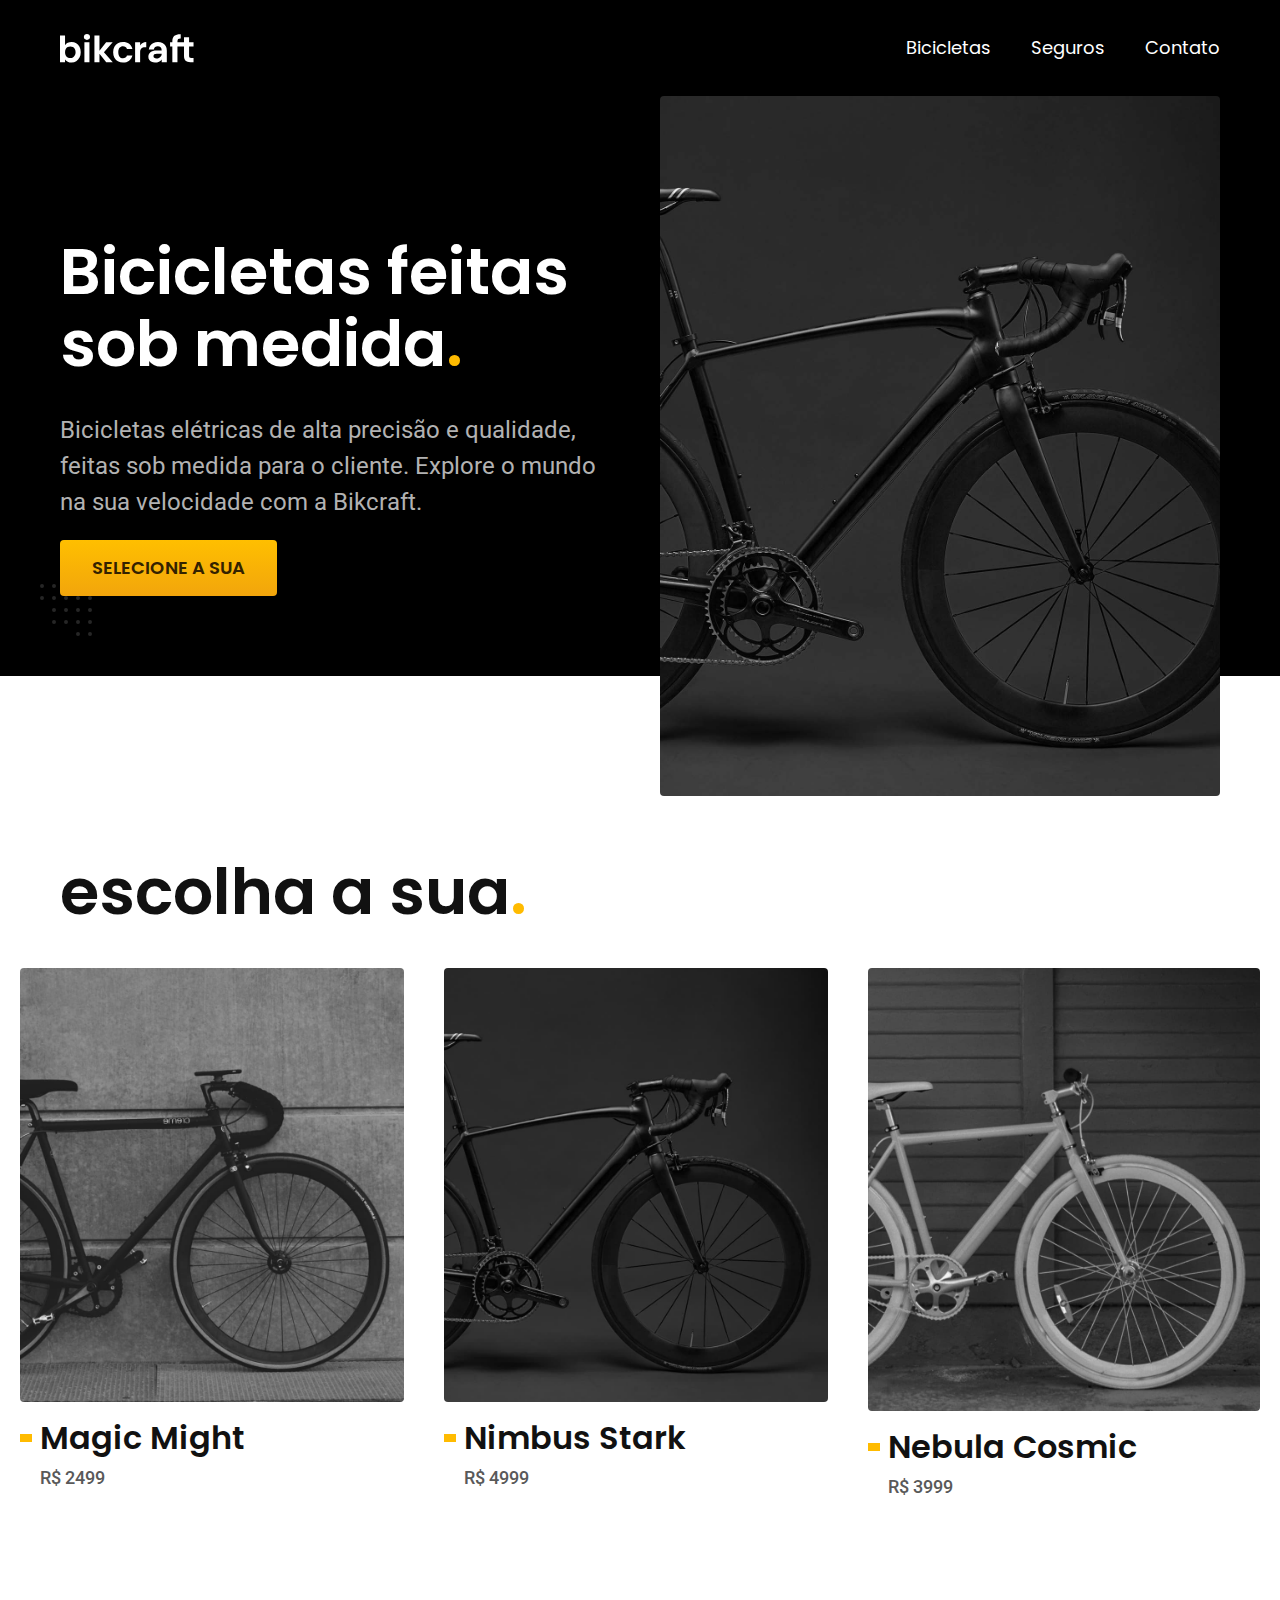
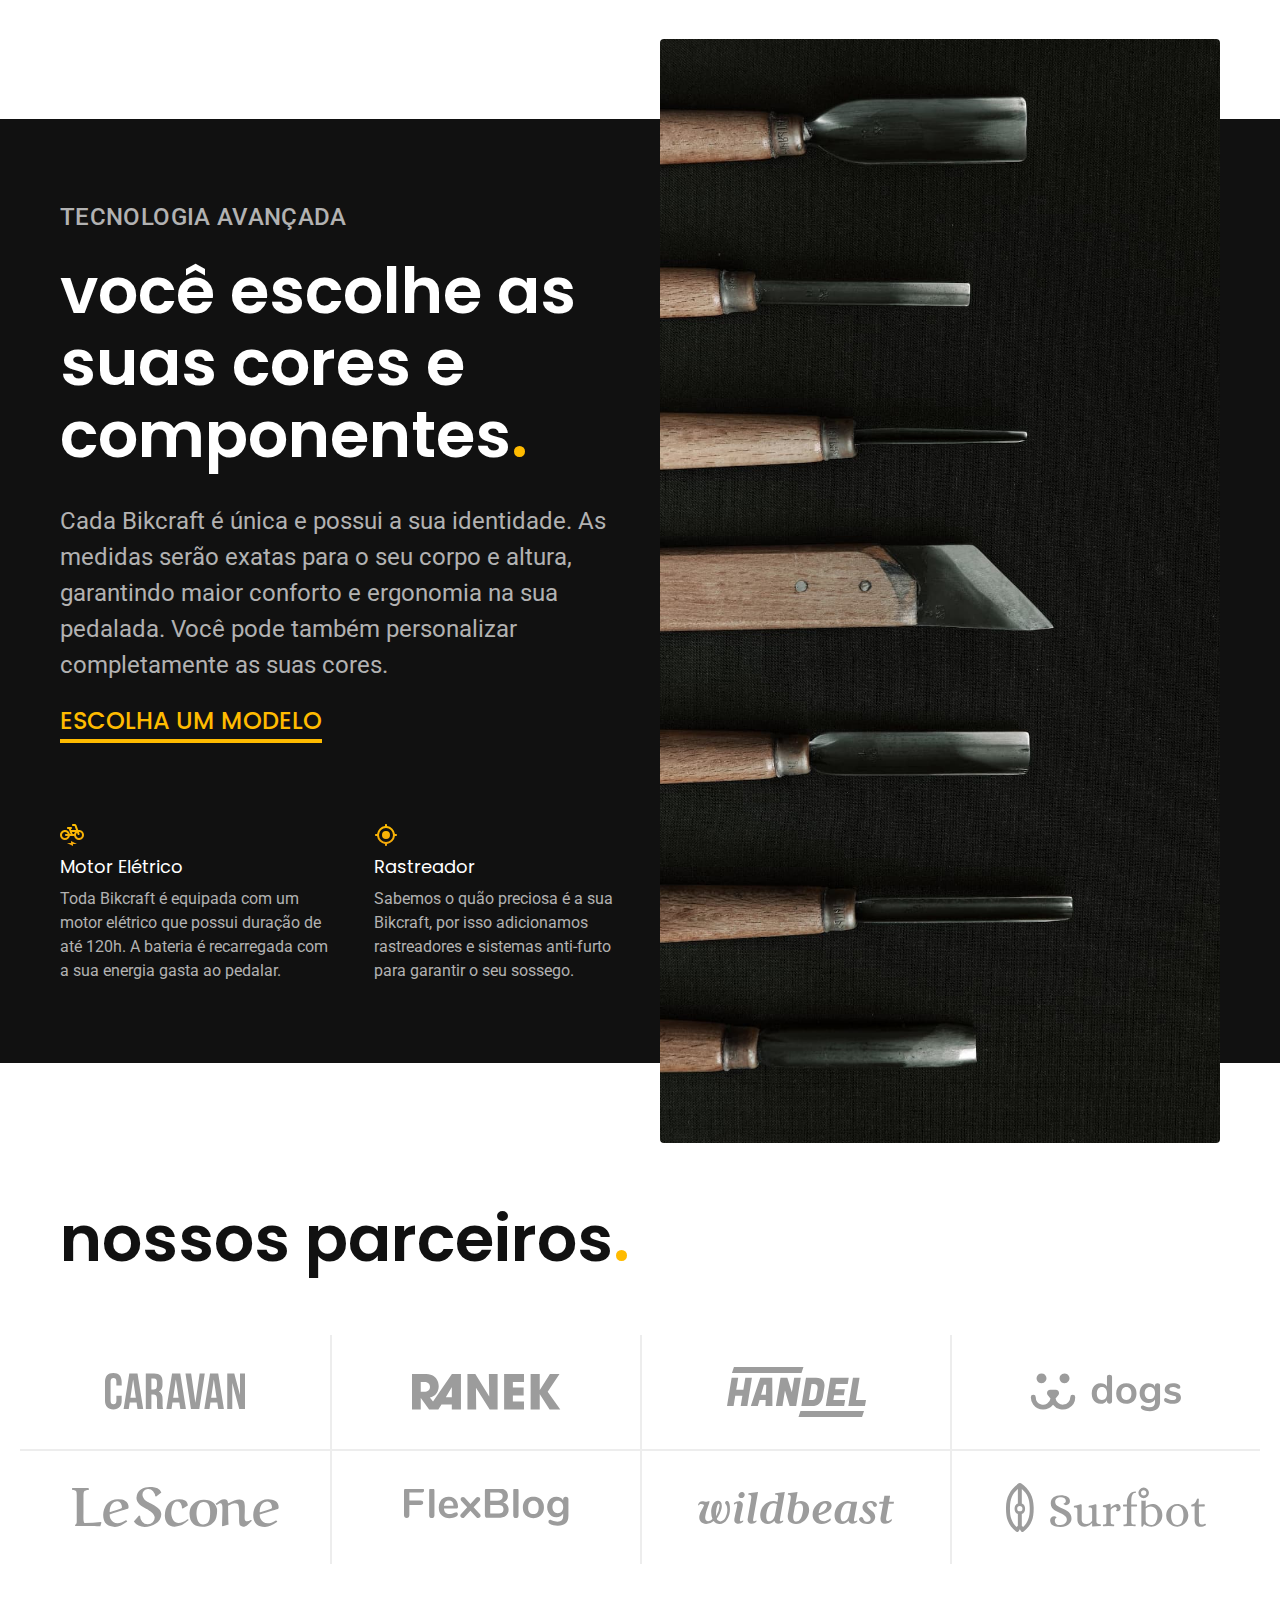
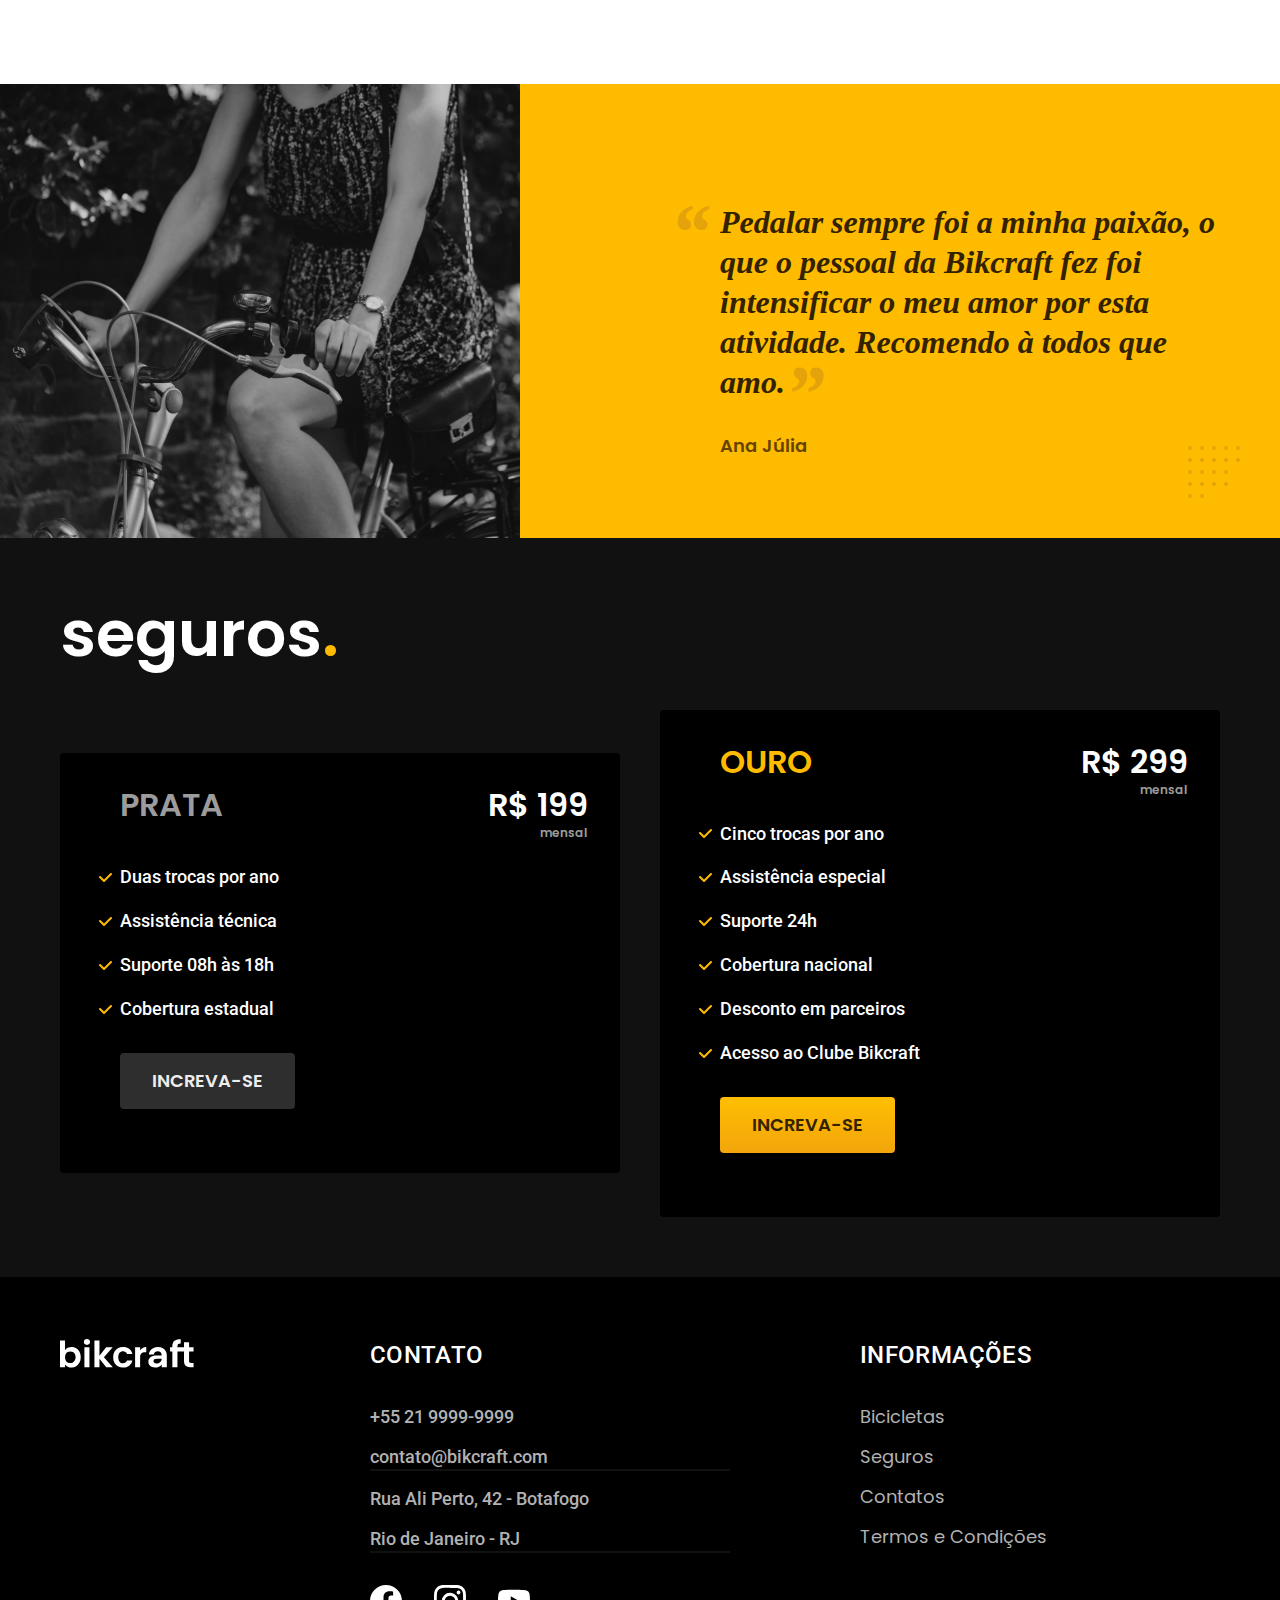
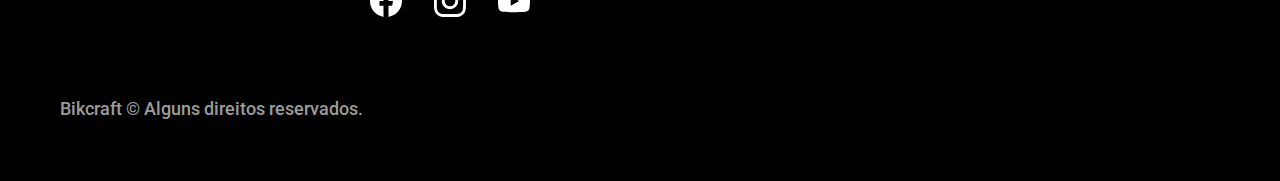
==== commit bf4b3ce0: "formulario JS" ====
--- a/index.html
+++ b/index.html
@@ -26,7 +26,7 @@
                 <ul class="header-menu font-1-m cor-0">
                     <li><a href="./bicicletas.html">Bicicletas</a></li>
                     <li><a href="./seguros.html">Seguros</a></li>
-                    <li><a href="./contato.html">Contatos</a></li>
+                    <li><a href="./contato.html">Contato</a></li>
                 </ul>
             </nav>
         </div>
@@ -143,7 +143,7 @@
                     <li>Suporte 08h às 18h</li>
                     <li>Cobertura estadual</li>
                 </ul>
-                <a class="botao secundario" href="./orcamento.html" target="_blank">Increva-se</a>
+                <a class="botao secundario" href="./orcamento.html?tipo=seguro&produto=prata" target="_blank">Increva-se</a>
             </div>
             <div class="seguro-item">
                 <h3 class="font-1-xl cor-p1">OURO</h3>
@@ -156,7 +156,7 @@
                     <li>Desconto em parceiros</li>
                     <li>Acesso ao Clube Bikcraft</li>
                 </ul>
-                <a class="botao" href="./orcamento.html" target="_blank">Increva-se</a>
+                <a class="botao" href="./orcamento.html?tipo=seguro&produto=ouro" target="_blank">Increva-se</a>
             </div>
         </div>
     </article>
